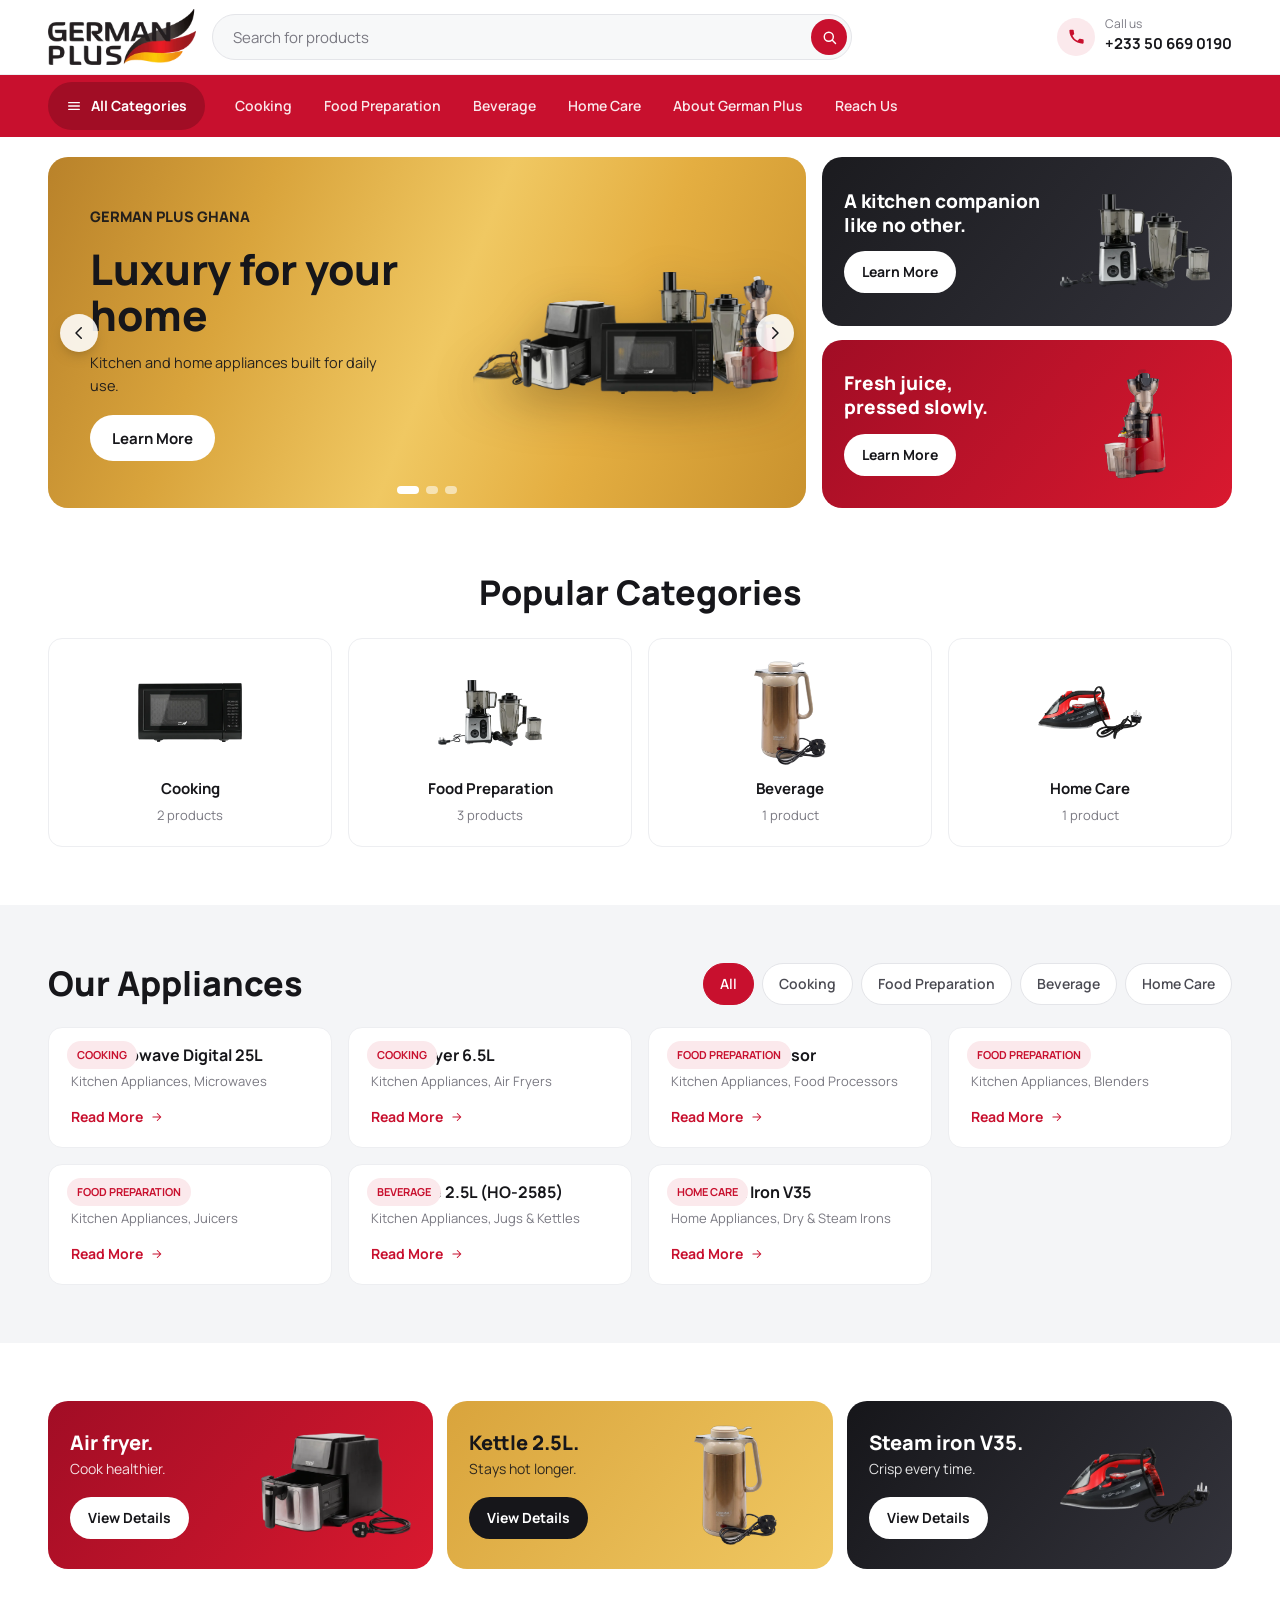
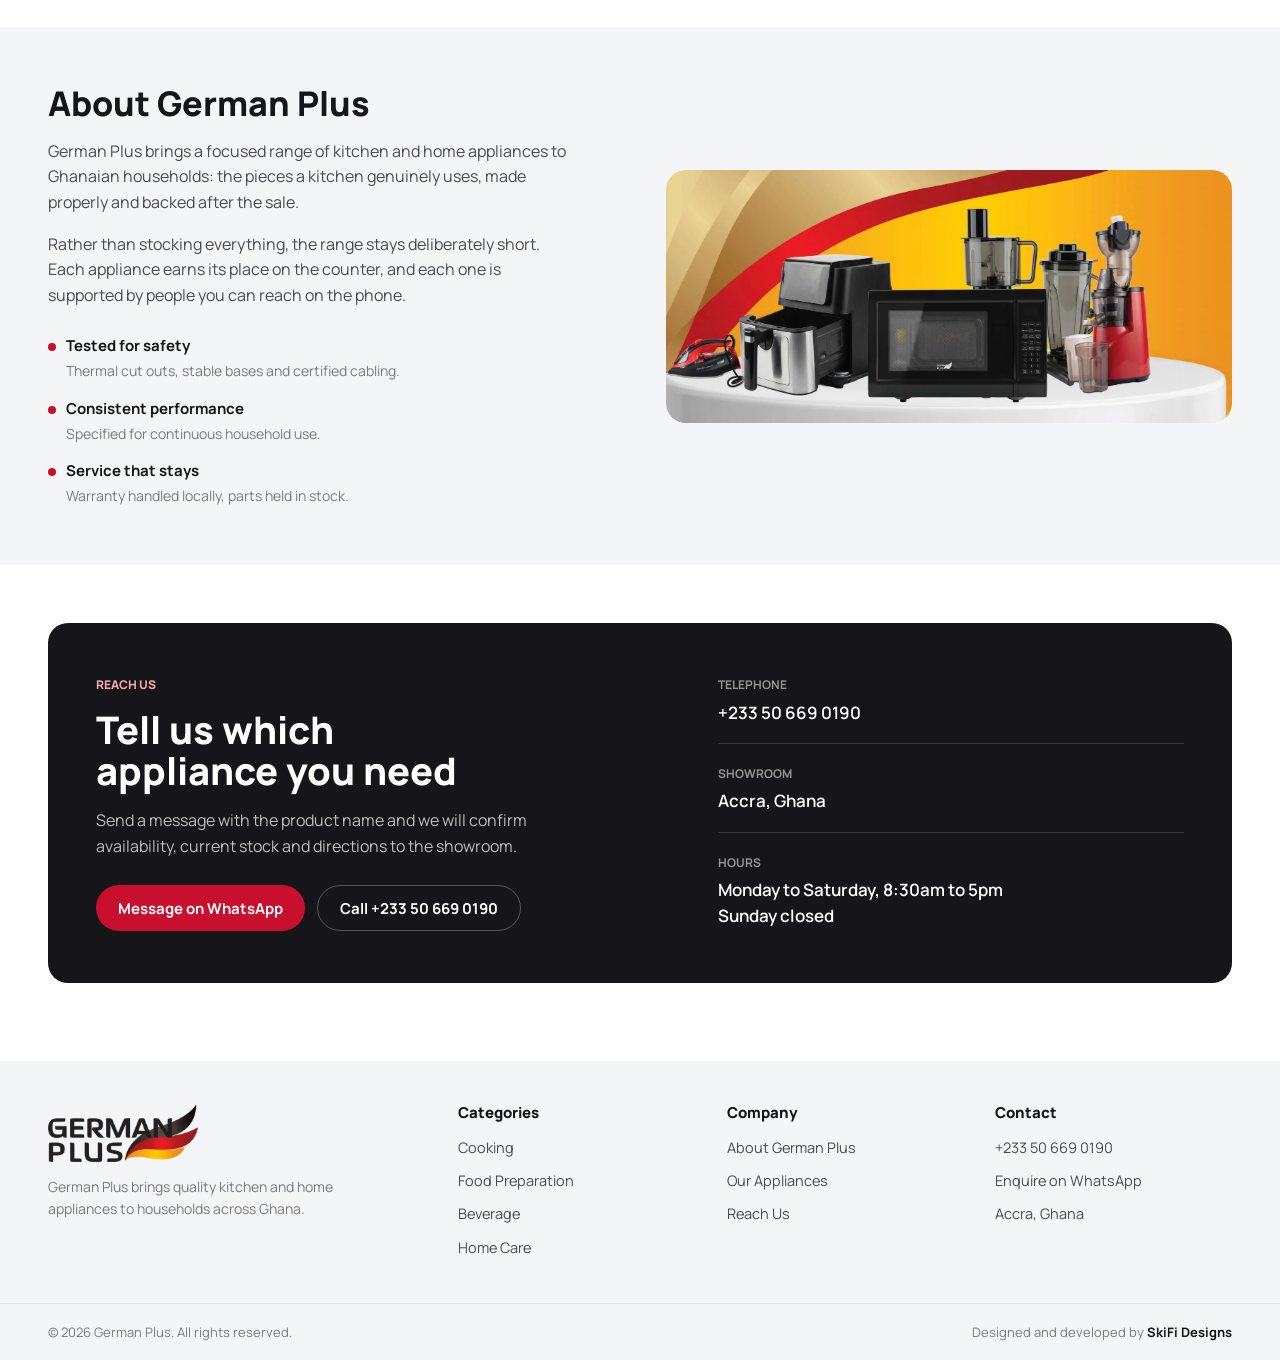
==== index.html @ 3efd6fc2 "Add files via upload" ====
<!DOCTYPE html>
<html lang="en">
<head>
<meta charset="utf-8" />
<meta name="viewport" content="width=device-width, initial-scale=1" />
<title>German Plus | Kitchen &amp; Home Appliances</title>
<meta name="description" content="German Plus kitchen and home appliances in Ghana. Microwaves, air fryers, blenders, food processors, juicers, kettles and steam irons, with local warranty and service." />
<meta name="theme-color" content="#C8102E" />
<link rel="icon" href="assets/brand/favicon.svg" type="image/svg+xml" />
<meta property="og:title" content="German Plus | Kitchen &amp; Home Appliances" />
<meta property="og:description" content="Kitchen and home appliances built for everyday use, available across Ghana." />
<meta property="og:type" content="website" />
<meta property="og:image" content="assets/brand/og.jpg" />
<link rel="preconnect" href="https://fonts.googleapis.com" />
<link rel="preconnect" href="https://fonts.gstatic.com" crossorigin />
<link href="https://fonts.googleapis.com/css2?family=Manrope:wght@400;500;600;700;800&display=swap" rel="stylesheet" />
<link rel="stylesheet" href="styles.css" />
</head>
<body>
<a class="skip" href="#main">Skip to content</a>

<header class="topbar" id="top">
  <div class="shell topbar-inner">
    <a class="brand" href="#top" aria-label="German Plus home">
      <img src="assets/brand/logo.webp" alt="German Plus" width="150" height="57" />
    </a>

    <form class="search" role="search" id="searchForm" autocomplete="off">
      <label class="sr-only" for="searchInput">Search for products</label>
      <input type="search" id="searchInput" placeholder="Search for products" />
      <button type="submit" class="search-go" aria-label="Search">
        <svg viewBox="0 0 24 24" aria-hidden="true"><circle cx="11" cy="11" r="6.4" fill="none" stroke="currentColor" stroke-width="2"/><path d="m16 16 4.5 4.5" fill="none" stroke="currentColor" stroke-width="2" stroke-linecap="round"/></svg>
      </button>
      <div class="suggest" id="suggest" hidden></div>
    </form>

    <div class="topbar-side">
      <a class="topcall" href="tel:+233506690190">
        <span class="topcall-ico" aria-hidden="true">
          <svg viewBox="0 0 24 24"><path fill="currentColor" d="M6.62 10.79a15.05 15.05 0 0 0 6.59 6.59l2.2-2.2c.27-.27.67-.36 1.02-.24 1.12.37 2.33.57 3.57.57.55 0 1 .45 1 1V20c0 .55-.45 1-1 1C10.4 21 3 13.6 3 4.5c0-.55.45-1 1-1h3.5c.55 0 1 .45 1 1 0 1.25.2 2.45.57 3.57.11.35.03.74-.25 1.02l-2.2 2.2Z"/></svg>
        </span>
        <span class="topcall-txt">
          <small>Call us</small>
          <strong>+233 50 669 0190</strong>
        </span>
      </a>
      <button class="menu-btn" id="menuBtn" aria-label="Open menu" aria-expanded="false" aria-controls="mobileNav">
        <span></span><span></span><span></span>
      </button>
    </div>
  </div>
</header>

<nav class="catbar" aria-label="Categories">
  <div class="shell catbar-inner">
    <span class="catbar-all">
      <svg viewBox="0 0 24 24" aria-hidden="true"><path d="M4 7h16M4 12h16M4 17h16" fill="none" stroke="currentColor" stroke-width="2" stroke-linecap="round"/></svg>
      All Categories
    </span>
    <a href="#collection" data-jump="cooking">Cooking</a>
    <a href="#collection" data-jump="prep">Food Preparation</a>
    <a href="#collection" data-jump="beverage">Beverage</a>
    <a href="#collection" data-jump="home">Home Care</a>
    <a href="#about">About German Plus</a>
    <a href="#contact">Reach Us</a>
  </div>
</nav>

<div class="mobile-nav" id="mobileNav" hidden>
  <nav aria-label="Mobile">
    <a href="#collection">All products</a>
    <a href="#categories">Categories</a>
    <a href="#about">About German Plus</a>
    <a href="#contact">Reach Us</a>
  </nav>
  <a class="btn btn-primary" href="https://wa.me/233506690190" target="_blank" rel="noopener">Enquire on WhatsApp</a>
</div>

<main id="main">

  <section class="hero">
    <div class="shell hero-grid">
      <div class="slider" id="slider">
        <div class="slides" id="slides">
          <article class="slide slide-1">
            <div class="slide-copy">
              <p class="slide-kicker">German Plus Ghana</p>
              <h1>Luxury for your home</h1>
              <p>Kitchen and home appliances built for daily use.</p>
              <a class="btn btn-light" href="#collection">Learn More</a>
            </div>
            <img src="assets/products/hero-lineup.webp" alt="The German Plus appliance range" width="1500" height="597" fetchpriority="high" />
          </article>
          <article class="slide slide-2">
            <div class="slide-copy">
              <p class="slide-kicker">Air Fryer 6.5L</p>
              <h2>Cook healthier, every day</h2>
              <p>A full family meal in one basket, no oil needed.</p>
              <a class="btn btn-light" href="#collection" data-open="air-fryer-6-5l">View Details</a>
            </div>
            <img src="assets/products/air-fryer-6-5l.webp" alt="German Plus air fryer" width="820" height="620" loading="lazy" />
          </article>
          <article class="slide slide-3">
            <div class="slide-copy">
              <p class="slide-kicker">Microwave Digital 25L</p>
              <h2>Precision in every meal</h2>
              <p>Digital touch controls with preset cooking programmes.</p>
              <a class="btn btn-light" href="#collection" data-open="microwave-25l">View Details</a>
            </div>
            <img src="assets/products/microwave-25l.webp" alt="German Plus microwave" width="820" height="620" loading="lazy" />
          </article>
        </div>
        <button class="sl-arrow sl-prev" aria-label="Previous slide"><svg viewBox="0 0 24 24"><path d="M15 5 8 12l7 7" fill="none" stroke="currentColor" stroke-width="2" stroke-linecap="round" stroke-linejoin="round"/></svg></button>
        <button class="sl-arrow sl-next" aria-label="Next slide"><svg viewBox="0 0 24 24"><path d="m9 5 7 7-7 7" fill="none" stroke="currentColor" stroke-width="2" stroke-linecap="round" stroke-linejoin="round"/></svg></button>
        <div class="dots" id="dots" role="tablist" aria-label="Slides"></div>
      </div>

      <div class="promos">
        <article class="promo promo-dark">
          <div>
            <h3>A kitchen companion<br />like no other.</h3>
            <a class="btn btn-light btn-sm" href="#collection" data-open="food-processor">Learn More</a>
          </div>
          <img src="assets/products/food-processor.webp" alt="German Plus food processor" width="820" height="620" loading="lazy" />
        </article>
        <article class="promo promo-red">
          <div>
            <h3>Fresh juice,<br />pressed slowly.</h3>
            <a class="btn btn-light btn-sm" href="#collection" data-open="slow-juicer">Learn More</a>
          </div>
          <img src="assets/products/slow-juicer.webp" alt="German Plus slow juicer" width="820" height="620" loading="lazy" />
        </article>
      </div>
    </div>
  </section>

  <section class="section" id="categories">
    <div class="shell">
      <h2 class="sec-title">Popular Categories</h2>
      <div class="cats" id="cats"></div>
    </div>
  </section>

  <section class="section section-alt" id="collection">
    <div class="shell">
      <div class="row-head">
        <h2 class="sec-title left">Our Appliances</h2>
        <div class="tabs" id="tabs" role="tablist" aria-label="Filter products">
          <button class="tab is-active" data-filter="all" role="tab" aria-selected="true">All</button>
          <button class="tab" data-filter="cooking" role="tab" aria-selected="false">Cooking</button>
          <button class="tab" data-filter="prep" role="tab" aria-selected="false">Food Preparation</button>
          <button class="tab" data-filter="beverage" role="tab" aria-selected="false">Beverage</button>
          <button class="tab" data-filter="home" role="tab" aria-selected="false">Home Care</button>
        </div>
      </div>
      <p class="result-note" id="resultNote" hidden></p>
      <div class="grid" id="productGrid"></div>
    </div>
  </section>

  <section class="section">
    <div class="shell tiles">
      <article class="tile tile-red">
        <div>
          <h3>Air fryer.</h3>
          <p>Cook healthier.</p>
          <a class="btn btn-light btn-sm" href="#collection" data-open="air-fryer-6-5l">View Details</a>
        </div>
        <img src="assets/products/air-fryer-6-5l.webp" alt="" aria-hidden="true" width="820" height="620" loading="lazy" />
      </article>
      <article class="tile tile-gold">
        <div>
          <h3>Kettle 2.5L.</h3>
          <p>Stays hot longer.</p>
          <a class="btn btn-dark btn-sm" href="#collection" data-open="kettle-2-5l">View Details</a>
        </div>
        <img src="assets/products/kettle-2-5l.webp" alt="" aria-hidden="true" width="820" height="620" loading="lazy" />
      </article>
      <article class="tile tile-ink">
        <div>
          <h3>Steam iron V35.</h3>
          <p>Crisp every time.</p>
          <a class="btn btn-light btn-sm" href="#collection" data-open="steam-iron">View Details</a>
        </div>
        <img src="assets/products/steam-iron.webp" alt="" aria-hidden="true" width="820" height="620" loading="lazy" />
      </article>
    </div>
  </section>

  <section class="section section-alt" id="about">
    <div class="shell about">
      <div class="about-copy">
        <h2 class="sec-title left">About German Plus</h2>
        <p>German Plus brings a focused range of kitchen and home appliances to Ghanaian households: the pieces a kitchen genuinely uses, made properly and backed after the sale.</p>
        <p>Rather than stocking everything, the range stays deliberately short. Each appliance earns its place on the counter, and each one is supported by people you can reach on the phone.</p>
        <ul class="about-points">
          <li><strong>Tested for safety</strong><span>Thermal cut outs, stable bases and certified cabling.</span></li>
          <li><strong>Consistent performance</strong><span>Specified for continuous household use.</span></li>
          <li><strong>Service that stays</strong><span>Warranty handled locally, parts held in stock.</span></li>
        </ul>
      </div>
      <div class="about-visual">
        <img src="assets/brand/hero-art-sm.webp" alt="The German Plus range" width="1600" height="717" loading="lazy" />
      </div>
    </div>
  </section>

  <section class="section" id="contact">
    <div class="shell">
      <div class="contact-card">
        <div class="contact-main">
          <p class="eyebrow">Reach us</p>
          <h2>Tell us which <br />appliance you need</h2>
          <p class="sec-note">Send a message with the product name and we will confirm availability, current stock and directions to the showroom.</p>
          <div class="contact-cta">
            <a class="btn btn-primary" href="https://wa.me/233506690190" target="_blank" rel="noopener">Message on WhatsApp</a>
            <a class="btn btn-ghost" href="tel:+233506690190">Call +233 50 669 0190</a>
          </div>
        </div>
        <ul class="contact-list">
          <li>
            <span class="c-label">Telephone</span>
            <span class="c-value"><a href="tel:+233506690190">+233 50 669 0190</a></span>
          </li>
          <li>
            <span class="c-label">Showroom</span>
            <span class="c-value">Accra, Ghana</span>
          </li>
          <li>
            <span class="c-label">Hours</span>
            <span class="c-value">Monday to Saturday, 8:30am to 5pm<br />Sunday closed</span>
          </li>
        </ul>
      </div>
    </div>
  </section>

</main>

<footer class="site-foot">
  <div class="shell foot-inner">
    <div class="foot-brand">
      <img src="assets/brand/logo.webp" alt="German Plus" width="152" height="58" loading="lazy" />
      <p>German Plus brings quality kitchen and home appliances to households across Ghana.</p>
    </div>
    <div class="foot-col">
      <h4>Categories</h4>
      <a href="#collection" data-jump="cooking">Cooking</a>
      <a href="#collection" data-jump="prep">Food Preparation</a>
      <a href="#collection" data-jump="beverage">Beverage</a>
      <a href="#collection" data-jump="home">Home Care</a>
    </div>
    <div class="foot-col">
      <h4>Company</h4>
      <a href="#about">About German Plus</a>
      <a href="#collection">Our Appliances</a>
      <a href="#contact">Reach Us</a>
    </div>
    <div class="foot-col">
      <h4>Contact</h4>
      <a href="tel:+233506690190">+233 50 669 0190</a>
      <a href="https://wa.me/233506690190" target="_blank" rel="noopener">Enquire on WhatsApp</a>
      <span>Accra, Ghana</span>
    </div>
  </div>
  <div class="foot-base">
    <div class="shell foot-base-inner">
      <p>&copy; <span id="yr">2026</span> German Plus. All rights reserved.</p>
      <p class="credit">Designed and developed by <a href="https://skifi.co" target="_blank" rel="noopener">SkiFi Designs</a></p>
    </div>
  </div>
</footer>

<div class="sheet" id="sheet" hidden>
  <div class="sheet-scrim" data-close></div>
  <div class="sheet-panel" role="dialog" aria-modal="true" aria-labelledby="sheetTitle">
    <button class="sheet-close" data-close aria-label="Close details">
      <svg viewBox="0 0 24 24" aria-hidden="true"><path d="m6 6 12 12M18 6 6 18" fill="none" stroke="currentColor" stroke-width="1.6" stroke-linecap="round"/></svg>
    </button>
    <div class="sheet-body">
      <div class="sheet-visual"><img id="sheetImg" src="" alt="" width="820" height="620" /></div>
      <div class="sheet-copy">
        <p class="eyebrow" id="sheetCat"></p>
        <h2 id="sheetTitle"></h2>
        <p id="sheetDesc"></p>
        <ul class="spec" id="sheetSpec"></ul>
        <a class="btn btn-primary" id="sheetWa" href="#" target="_blank" rel="noopener">Enquire about this model</a>
      </div>
    </div>
  </div>
</div>

<div class="fab-stack">
  <a class="fab fab-call" href="tel:+233506690190" aria-label="Call German Plus">
    <svg viewBox="0 0 24 24" aria-hidden="true"><path fill="currentColor" d="M6.62 10.79a15.05 15.05 0 0 0 6.59 6.59l2.2-2.2c.27-.27.67-.36 1.02-.24 1.12.37 2.33.57 3.57.57.55 0 1 .45 1 1V20c0 .55-.45 1-1 1C10.4 21 3 13.6 3 4.5c0-.55.45-1 1-1h3.5c.55 0 1 .45 1 1 0 1.25.2 2.45.57 3.57.11.35.03.74-.25 1.02l-2.2 2.2Z"/></svg>
  </a>
  <a class="fab fab-wa" href="https://wa.me/233506690190" target="_blank" rel="noopener" aria-label="Enquire on WhatsApp">
    <svg viewBox="0 0 24 24" aria-hidden="true"><path fill="currentColor" d="M17.472 14.382c-.297-.149-1.758-.867-2.03-.967-.273-.099-.471-.148-.67.15-.197.297-.767.966-.94 1.164-.173.199-.347.223-.644.075-.297-.15-1.255-.463-2.39-1.475-.883-.788-1.48-1.761-1.653-2.059-.173-.297-.018-.458.13-.606.134-.133.298-.347.446-.52.149-.174.198-.298.298-.497.099-.198.05-.371-.025-.52-.075-.149-.669-1.612-.916-2.207-.242-.579-.487-.5-.669-.51-.173-.008-.371-.01-.57-.01-.198 0-.52.074-.792.372-.272.297-1.04 1.016-1.04 2.479 0 1.462 1.065 2.875 1.213 3.074.149.198 2.096 3.2 5.077 4.487.709.306 1.262.489 1.694.625.712.227 1.36.195 1.871.118.571-.085 1.758-.719 2.006-1.413.248-.694.248-1.289.173-1.413-.074-.124-.272-.198-.57-.347m-5.421 7.403h-.004a9.87 9.87 0 0 1-5.031-1.378l-.361-.214-3.741.982.998-3.648-.235-.374a9.86 9.86 0 0 1-1.51-5.26c.001-5.45 4.436-9.884 9.888-9.884 2.64 0 5.122 1.03 6.988 2.898a9.825 9.825 0 0 1 2.893 6.994c-.003 5.45-4.437 9.884-9.885 9.884m8.413-18.297A11.815 11.815 0 0 0 12.05 0C5.495 0 .16 5.335.157 11.892c0 2.096.547 4.142 1.588 5.945L.057 24l6.305-1.654a11.882 11.882 0 0 0 5.683 1.448h.005c6.554 0 11.89-5.335 11.893-11.893a11.821 11.821 0 0 0-3.48-8.413Z"/></svg>
  </a>
</div>

<script src="script.js"></script>
</body>
</html>
---- styles.css ----
:root{
  --page:#FFFFFF;
  --alt:#F4F5F7;
  --surface:#FFFFFF;
  --ink:#16161A;
  --ink-soft:#4A4A52;
  --muted:#7A7982;
  --line:#E4E5E9;
  --line-soft:#EDEEF1;
  --red:#C8102E;
  --red-deep:#A10D25;
  --gold:#E3A81C;
  --r-s:10px;
  --r:14px;
  --r-l:20px;
  --shell:1240px;
  --ease:cubic-bezier(.22,.61,.36,1);
}
*,*::before,*::after{box-sizing:border-box}
html{-webkit-text-size-adjust:100%;scroll-behavior:smooth;scroll-padding-top:150px}
@media (prefers-reduced-motion:reduce){html{scroll-behavior:auto}}
body{
  margin:0;background:var(--page);color:var(--ink);
  font-family:"Manrope",system-ui,-apple-system,"Segoe UI",sans-serif;
  font-size:16px;line-height:1.6;-webkit-font-smoothing:antialiased;
}
img{max-width:100%;height:auto;display:block}
a{color:inherit;text-decoration:none}
button{font:inherit;color:inherit;background:none;border:0;cursor:pointer}
h1,h2,h3,h4{margin:0;font-weight:800;line-height:1.1}
p{margin:0}
ul{margin:0;padding:0;list-style:none}
input{font:inherit}
:focus-visible{outline:2px solid var(--red);outline-offset:3px;border-radius:4px}
.sr-only{position:absolute;width:1px;height:1px;overflow:hidden;clip:rect(0 0 0 0);white-space:nowrap}
.skip{position:absolute;left:-9999px;top:0;z-index:200;background:var(--ink);color:#fff;padding:12px 18px}
.skip:focus{left:0}
.shell{width:100%;max-width:var(--shell);margin-inline:auto;padding-inline:18px}
@media (min-width:768px){.shell{padding-inline:28px}}

/* ---------- buttons ---------- */
.btn{
  display:inline-flex;align-items:center;justify-content:center;gap:9px;
  padding:13px 22px;border-radius:999px;font-size:15px;font-weight:700;line-height:1;
  min-height:46px;transition:transform .18s var(--ease),background .2s var(--ease),color .2s var(--ease),border-color .2s var(--ease);
  touch-action:manipulation;width:max-content;
}
.btn-sm{padding:10px 18px;min-height:42px;font-size:14px}
.btn-primary{background:var(--red);color:#fff}
.btn-primary:hover{background:var(--red-deep)}
.btn-light{background:#fff;color:var(--ink)}
.btn-light:hover{background:#F2F2F2}
.btn-dark{background:var(--ink);color:#fff}
.btn-dark:hover{background:#000}
.btn-ghost{border:1.5px solid var(--line);color:var(--ink);background:var(--surface)}
.btn-ghost:hover{border-color:var(--ink)}
.btn:active{transform:scale(.97)}

/* ---------- topbar ---------- */
.topbar{position:sticky;top:0;z-index:60;background:#fff;border-bottom:1px solid var(--line-soft)}
.topbar-inner{display:flex;align-items:center;flex-wrap:wrap;gap:12px 16px;min-height:74px;padding-bottom:12px}
@media (min-width:860px){.topbar-inner{flex-wrap:nowrap;padding-bottom:0}}
.brand img{width:120px;height:auto}
@media (min-width:768px){.brand img{width:148px}}

.search{position:relative;flex:1 0 100%;order:3;max-width:none}
@media (min-width:860px){.search{flex:1 1 auto;order:0;max-width:640px}}
.search input{
  width:100%;height:46px;border-radius:999px;border:1.5px solid var(--line);
  background:#F7F8F9;padding:0 54px 0 20px;font-size:15px;color:var(--ink);
  transition:border-color .2s var(--ease),background .2s var(--ease);
}
.search input::placeholder{color:var(--muted)}
.search input:focus{outline:none;border-color:var(--red);background:#fff}
.search-go{
  position:absolute;top:5px;right:5px;width:36px;height:36px;border-radius:999px;
  display:grid;place-items:center;background:var(--red);color:#fff;
}
.search-go svg{width:17px;height:17px}
.suggest{
  position:absolute;top:calc(100% + 8px);left:0;right:0;z-index:70;
  background:#fff;border:1px solid var(--line);border-radius:var(--r);
  box-shadow:0 22px 40px -26px rgba(20,16,10,.5);overflow:hidden;
}
.suggest[hidden]{display:none}
.suggest a,.suggest p{display:flex;gap:12px;align-items:center;padding:11px 16px;font-size:14px}
.suggest a{border-bottom:1px solid var(--line-soft)}
.suggest a:last-child{border-bottom:0}
.suggest a:hover{background:#F7F8F9}
.suggest img{width:38px;height:38px;object-fit:contain;flex:none}
.suggest strong{font-weight:700}
.suggest small{display:block;color:var(--muted);font-weight:500}
.suggest p{color:var(--muted)}

.topbar-side{display:flex;align-items:center;gap:10px;margin-left:auto;order:2}
.topcall{display:none;align-items:center;gap:10px}
@media (min-width:1080px){.topcall{display:flex}}
.topcall-ico{width:38px;height:38px;border-radius:999px;display:grid;place-items:center;background:#FBE9EC;color:var(--red)}
.topcall-ico svg{width:19px;height:19px}
.topcall-txt small{display:block;font-size:12px;color:var(--muted);line-height:1.2}
.topcall-txt strong{font-size:15px;font-weight:700}

.menu-btn{width:44px;height:44px;display:grid;place-content:center;gap:5px;border-radius:var(--r-s)}
.menu-btn span{display:block;width:20px;height:2px;background:var(--ink);border-radius:2px;transition:transform .25s var(--ease),opacity .2s var(--ease)}
.menu-btn[aria-expanded="true"] span:nth-child(1){transform:translateY(7px) rotate(45deg)}
.menu-btn[aria-expanded="true"] span:nth-child(2){opacity:0}
.menu-btn[aria-expanded="true"] span:nth-child(3){transform:translateY(-7px) rotate(-45deg)}
@media (min-width:1080px){.menu-btn{display:none}}

/* ---------- category bar ---------- */
.catbar{position:relative;z-index:55;background:var(--red);color:#fff}
@media (min-width:860px){.catbar{position:sticky;top:74px}}
.catbar-inner{display:flex;align-items:center;gap:8px;overflow-x:auto;scrollbar-width:none}
.catbar-inner::-webkit-scrollbar{display:none}
.catbar-all{
  display:inline-flex;align-items:center;gap:9px;flex:none;
  background:var(--red-deep);color:#fff;font-size:14px;font-weight:700;
  padding:13px 18px;border-radius:999px;margin:7px 10px 7px 0;width:max-content;
}
.catbar-all svg{width:16px;height:16px}
.catbar-inner a{flex:none;padding:14px 12px;font-size:14px;font-weight:600;color:rgba(255,255,255,.9);white-space:nowrap}
.catbar-inner a:hover{color:#fff}


.mobile-nav{
  position:fixed;inset:132px 0 auto;z-index:65;background:#fff;
  border-bottom:1px solid var(--line);padding:14px 18px 26px;display:grid;gap:14px;
  box-shadow:0 24px 40px -28px rgba(0,0,0,.35);
}
.mobile-nav[hidden]{display:none}
.mobile-nav nav{display:grid}
.mobile-nav a{padding:13px 0;font-size:17px;font-weight:600;border-bottom:1px solid var(--line-soft)}
.mobile-nav .btn{justify-content:center;width:100%}

/* ---------- hero ---------- */
.hero{padding:20px 0 8px}
.hero-grid{display:grid;gap:14px}
@media (min-width:1000px){.hero-grid{grid-template-columns:1.85fr 1fr;gap:16px}}

.slider{position:relative;border-radius:var(--r-l);overflow:hidden;background:#EFE6D6}
.slides{display:flex;transition:transform .5s var(--ease)}
.slide{
  position:relative;flex:0 0 100%;min-width:100%;
  display:grid;grid-template-columns:1fr;align-items:end;
  aspect-ratio:1/.78;overflow:hidden;
}
@media (min-width:600px){.slide{aspect-ratio:2.16/1;grid-template-columns:1.12fr .88fr;align-items:center}}
.slide-1{background:linear-gradient(112deg,#B9822A 0%,#D9A43C 26%,#F0C862 52%,#E4AE41 72%,#C9922E 100%)}
.slide-2{background:linear-gradient(115deg,#8F0C1F 0%,#C8102E 55%,#E11B22 100%)}
.slide-3{background:linear-gradient(115deg,#1B1B1F 0%,#2A2A30 55%,#3A3A42 100%)}
.slide-copy{position:relative;z-index:2;padding:26px 22px 22px;color:#fff;max-width:560px}
@media (min-width:600px){.slide-copy{padding:34px 8px 34px 42px}}
.slide-1 .slide-copy{color:var(--ink)}
.slide-kicker{font-size:12px;font-weight:800;text-transform:uppercase;margin-bottom:10px;opacity:.85}
.slide-copy h1{font-size:clamp(26px,3.3vw,46px);margin-bottom:12px}
.slide-copy h2{font-size:clamp(24px,3vw,40px);margin-bottom:12px}
.slide-copy p{font-size:14.5px;margin-bottom:18px;max-width:32ch;opacity:.92}
.slide img{
  position:absolute;z-index:1;right:0;bottom:0;
  width:66%;height:82%;object-fit:contain;object-position:bottom right;
  filter:drop-shadow(0 16px 24px rgba(30,16,0,.3));
}
.slide-1 img{width:60%;height:62%;right:-1%}
@media (min-width:600px){
  .slide img{position:relative;right:auto;bottom:auto;width:100%;height:78%;padding-right:28px;object-position:center right}
  .slide-1 img{width:100%;height:72%}
}
.sl-arrow{
  position:absolute;top:50%;transform:translateY(-50%);z-index:3;
  width:38px;height:38px;border-radius:999px;display:none;place-items:center;
  background:rgba(255,255,255,.88);color:var(--ink);box-shadow:0 6px 16px -8px rgba(0,0,0,.5);
}
.sl-arrow svg{width:18px;height:18px}
.sl-prev{left:12px}.sl-next{right:12px}
@media (min-width:768px){.sl-arrow{display:grid}}
.dots{position:absolute;z-index:3;left:0;right:0;bottom:14px;display:flex;justify-content:center;gap:7px}
.dots button{width:8px;height:8px;border-radius:999px;background:rgba(255,255,255,.55)}
.dots button.is-active{width:22px;background:#fff}
.slide-1 ~ .dots button{background:rgba(0,0,0,.25)}

.promos{display:grid;gap:14px;grid-template-rows:1fr 1fr}
.promo{
  position:relative;border-radius:var(--r-l);overflow:hidden;
  display:flex;align-items:center;justify-content:space-between;gap:10px;
  padding:22px;min-height:150px;color:#fff;
}
.promo h3{font-size:19px;margin-bottom:14px;line-height:1.25}
.promo img{width:42%;max-width:150px;height:110px;object-fit:contain;flex:none}
.promo-dark{background:linear-gradient(130deg,#1B1B1F 0%,#32323A 100%)}
.promo-red{background:linear-gradient(130deg,#A10D25 0%,#D9192F 100%)}
@media (min-width:1000px){.promo{min-height:0;height:100%}}

/* ---------- sections ---------- */
.section{padding:44px 0}
@media (min-width:768px){.section{padding:58px 0}}
.section-alt{background:var(--alt)}
.sec-title{font-size:clamp(24px,3.4vw,34px);text-align:center;margin-bottom:26px}
.sec-title.left{text-align:left;margin-bottom:0}
.row-head{display:flex;flex-wrap:wrap;gap:16px;align-items:center;justify-content:space-between;margin-bottom:22px}

/* ---------- categories ---------- */
.cats{display:grid;gap:12px;grid-template-columns:repeat(2,1fr)}
@media (min-width:640px){.cats{grid-template-columns:repeat(4,1fr);gap:16px}}
.cat{
  background:var(--surface);border:1px solid var(--line-soft);border-radius:var(--r);
  padding:22px 14px 20px;display:grid;justify-items:center;gap:4px;text-align:center;
  transition:transform .25s var(--ease),box-shadow .25s var(--ease),border-color .25s var(--ease);
}
.cat:hover{transform:translateY(-3px);box-shadow:0 18px 30px -24px rgba(20,16,10,.5);border-color:var(--line)}
.cat img{width:104px;height:104px;object-fit:contain;margin-bottom:8px}
.cat strong{font-size:15px;font-weight:700}
.cat span{font-size:13px;color:var(--muted)}

/* ---------- tabs ---------- */
.tabs{display:flex;flex-wrap:wrap;gap:8px}
.tab{
  display:inline-flex;align-items:center;width:max-content;
  padding:9px 16px;min-height:42px;border-radius:999px;
  border:1.5px solid var(--line);background:#fff;
  font-size:14px;font-weight:600;color:var(--ink-soft);
  transition:background .2s var(--ease),color .2s var(--ease),border-color .2s var(--ease);
}
.tab:hover{border-color:var(--ink)}
.tab.is-active{background:var(--red);border-color:var(--red);color:#fff}
.result-note{margin-bottom:16px;font-size:14px;color:var(--muted)}

/* ---------- product grid ---------- */
.grid{display:grid;gap:12px;grid-template-columns:repeat(2,1fr)}
@media (min-width:760px){.grid{grid-template-columns:repeat(3,1fr);gap:16px}}
@media (min-width:1040px){.grid{grid-template-columns:repeat(4,1fr)}}
.card{
  position:relative;display:flex;flex-direction:column;text-align:left;width:100%;
  background:var(--surface);border:1px solid var(--line-soft);border-radius:var(--r);overflow:hidden;
  transition:transform .28s var(--ease),box-shadow .28s var(--ease),border-color .28s var(--ease);
}
.card:hover{transform:translateY(-4px);box-shadow:0 22px 36px -28px rgba(20,16,10,.5);border-color:var(--line)}
.card-media{position:relative;aspect-ratio:1/.9;background:#fff}
.card-media img{position:absolute;inset:18px;width:calc(100% - 36px);height:calc(100% - 36px);object-fit:contain;transition:transform .45s var(--ease)}
.card:hover .card-media img{transform:scale(1.05)}
.tag{
  position:absolute;top:12px;left:12px;z-index:2;display:inline-flex;align-items:center;width:max-content;
  padding:5px 10px;border-radius:999px;background:#FBE9EC;color:var(--red);
  font-size:11px;font-weight:700;text-transform:uppercase;
}
.card-body{padding:16px 16px 18px;display:grid;gap:6px;align-content:start}
.card-body h3{font-size:16px;font-weight:700;line-height:1.25}
.card-cat{font-size:13px;color:var(--muted)}
.card-more{margin-top:8px;display:inline-flex;align-items:center;gap:7px;font-size:14px;font-weight:700;color:var(--red)}
.card-more svg{width:14px;height:14px;transition:transform .25s var(--ease)}
.card:hover .card-more svg{transform:translateX(4px)}
.empty{grid-column:1/-1;padding:40px 0;text-align:center;color:var(--muted)}

/* ---------- promo tiles ---------- */
.tiles{display:grid;gap:14px}
@media (min-width:760px){.tiles{grid-template-columns:repeat(3,1fr)}}
.tile{
  position:relative;border-radius:var(--r-l);overflow:hidden;
  display:flex;align-items:center;justify-content:space-between;gap:10px;
  padding:22px;min-height:168px;
}
.tile h3{font-size:20px;margin-bottom:4px}
.tile p{font-size:14px;margin-bottom:16px;opacity:.88}
.tile img{width:44%;max-width:160px;height:120px;object-fit:contain;flex:none}
.tile-red{background:linear-gradient(130deg,#A10D25 0%,#D9192F 100%);color:#fff}
.tile-gold{background:linear-gradient(130deg,#D9A43C 0%,#F0C862 100%);color:var(--ink)}
.tile-ink{background:linear-gradient(130deg,#16161A 0%,#34343C 100%);color:#fff}

/* ---------- about ---------- */
.about{display:grid;gap:28px;align-items:center}
@media (min-width:980px){.about{grid-template-columns:1fr 1fr;gap:52px}}
.about-copy p{color:var(--ink-soft);margin-top:16px;max-width:52ch}
.about-points{display:grid;gap:14px;margin-top:26px}
.about-points li{display:grid;gap:2px;padding-left:18px;position:relative}
.about-points li::before{content:"";position:absolute;left:0;top:9px;width:8px;height:8px;border-radius:999px;background:var(--red)}
.about-points strong{font-size:15px}
.about-points span{font-size:14px;color:var(--muted)}
.about-visual{border-radius:var(--r-l);overflow:hidden}
.about-visual img{width:100%;height:100%;object-fit:cover}

/* ---------- contact ---------- */
.eyebrow{font-size:12px;font-weight:800;text-transform:uppercase;color:#F2A6AE;margin-bottom:14px}
.contact-card{background:var(--ink);color:#fff;border-radius:var(--r-l);padding:32px 22px;display:grid;gap:32px}
@media (min-width:880px){.contact-card{grid-template-columns:1.1fr .9fr;gap:52px;padding:52px 48px}}
.contact-card h2{font-size:clamp(26px,4.2vw,38px)}
.sec-note{margin-top:16px;color:rgba(255,255,255,.72);max-width:50ch}
.contact-cta{display:flex;flex-wrap:wrap;gap:12px;margin-top:26px}
.contact-card .btn-ghost{background:transparent;border-color:rgba(255,255,255,.28);color:#fff}
.contact-card .btn-ghost:hover{border-color:#fff}
.contact-list{display:grid;gap:20px;align-content:start}
.contact-list li{display:grid;gap:5px;padding-bottom:18px;border-bottom:1px solid rgba(255,255,255,.14)}
.contact-list li:last-child{border-bottom:0;padding-bottom:0}
.c-label{font-size:12px;font-weight:700;text-transform:uppercase;color:rgba(255,255,255,.55)}
.c-value{font-size:17px;font-weight:600;line-height:1.5}
.c-value a:hover{color:#F2A6AE}

/* ---------- footer ---------- */
.site-foot{background:var(--alt);margin-top:20px}
.foot-inner{display:grid;gap:28px;padding-block:44px}
@media (min-width:760px){.foot-inner{grid-template-columns:1.6fr 1fr 1fr 1fr;gap:32px}}
.foot-brand img{width:150px}
.foot-brand p{margin-top:14px;font-size:14px;color:var(--muted);max-width:34ch}
.foot-col{display:grid;gap:10px;align-content:start;font-size:14.5px}
.foot-col h4{font-size:15px;margin-bottom:4px}
.foot-col a,.foot-col span{color:var(--ink-soft)}
.foot-col a:hover{color:var(--red)}
.foot-base{border-top:1px solid var(--line)}
.foot-base-inner{display:flex;flex-wrap:wrap;gap:8px 24px;justify-content:space-between;padding-block:18px;font-size:13px;color:var(--muted)}
.credit a{color:var(--ink);font-weight:700}
.credit a:hover{color:var(--red)}

/* ---------- sheet ---------- */
.sheet{position:fixed;inset:0;z-index:100;display:grid;place-items:end center}
.sheet[hidden]{display:none}
.sheet-scrim{position:absolute;inset:0;background:rgba(18,16,14,.55);animation:fade .25s var(--ease)}
.sheet-panel{
  position:relative;width:min(1040px,100%);max-height:92vh;overflow:auto;
  background:#fff;border-radius:var(--r-l) var(--r-l) 0 0;padding:22px 18px 30px;animation:rise .32s var(--ease);
}
@media (min-width:880px){.sheet{place-items:center}.sheet-panel{border-radius:var(--r-l);padding:38px;max-height:88vh}}
.sheet-close{position:absolute;top:14px;right:14px;z-index:3;width:44px;height:44px;display:grid;place-items:center;border-radius:999px;background:#fff;border:1px solid var(--line);box-shadow:0 6px 18px -10px rgba(20,16,10,.5)}
.sheet-close svg{width:18px;height:18px}
.sheet-body{display:grid;gap:26px}
@media (min-width:880px){.sheet-body{grid-template-columns:1fr 1fr;gap:44px;align-items:center}}
.sheet-visual{position:relative;border-radius:var(--r);background:var(--alt);padding:24px;aspect-ratio:1/.85;overflow:hidden}
.sheet-visual img{position:absolute;inset:24px;width:calc(100% - 48px);height:calc(100% - 48px);object-fit:contain}
.sheet-copy .eyebrow{color:var(--red)}
.sheet-copy h2{font-size:clamp(24px,4vw,34px);margin-bottom:14px}
.sheet-copy > p{color:var(--ink-soft);margin-bottom:22px;max-width:48ch}
.spec{display:grid;margin-bottom:26px;border-top:1px solid var(--line)}
.spec li{display:flex;justify-content:space-between;gap:20px;padding:12px 0;border-bottom:1px solid var(--line);font-size:14px}
.spec span:first-child{color:var(--muted)}
.spec span:last-child{font-weight:600;text-align:right}
@keyframes fade{from{opacity:0}to{opacity:1}}
@keyframes rise{from{opacity:0;transform:translateY(22px)}to{opacity:1;transform:none}}

/* ---------- floating buttons ---------- */
.fab-stack{position:fixed;z-index:50;right:16px;bottom:calc(16px + env(safe-area-inset-bottom,0px));display:grid;gap:12px;justify-items:end}
.fab{width:56px;height:56px;border-radius:999px;display:grid;place-items:center;color:#fff;box-shadow:0 12px 26px -10px rgba(20,16,10,.55);transition:transform .2s var(--ease),box-shadow .2s var(--ease)}
.fab svg{width:28px;height:28px}
.fab-wa{background:#25D366}
.fab-wa svg{width:30px;height:30px}
.fab-call{background:var(--red)}
.fab:active{transform:scale(.94)}
body.sheet-open .fab-stack{opacity:0;pointer-events:none}
@media (min-width:1080px){.fab-stack{display:none}}

/* ---------- reveal ---------- */
.reveal{opacity:0;transform:translateY(16px);transition:opacity .55s var(--ease),transform .55s var(--ease)}
.reveal.is-in{opacity:1;transform:none}
@media (prefers-reduced-motion:reduce){
  .reveal{opacity:1;transform:none;transition:none}
  *,*::before,*::after{animation-duration:.01ms !important;transition-duration:.01ms !important}
}

/* ---------- small screens ---------- */
@media (max-width:599px){
  .section{padding:36px 0}
  .sec-title{margin-bottom:20px}
  .contact-cta .btn{width:100%}
  .tile{padding:20px}
  .tile img{height:104px}
  .card-body{padding:14px 14px 16px}
  .card-body h3{font-size:15px}
}
@media (max-width:360px){
  .shell{padding-inline:14px}
  .cat img{width:84px;height:84px}
}
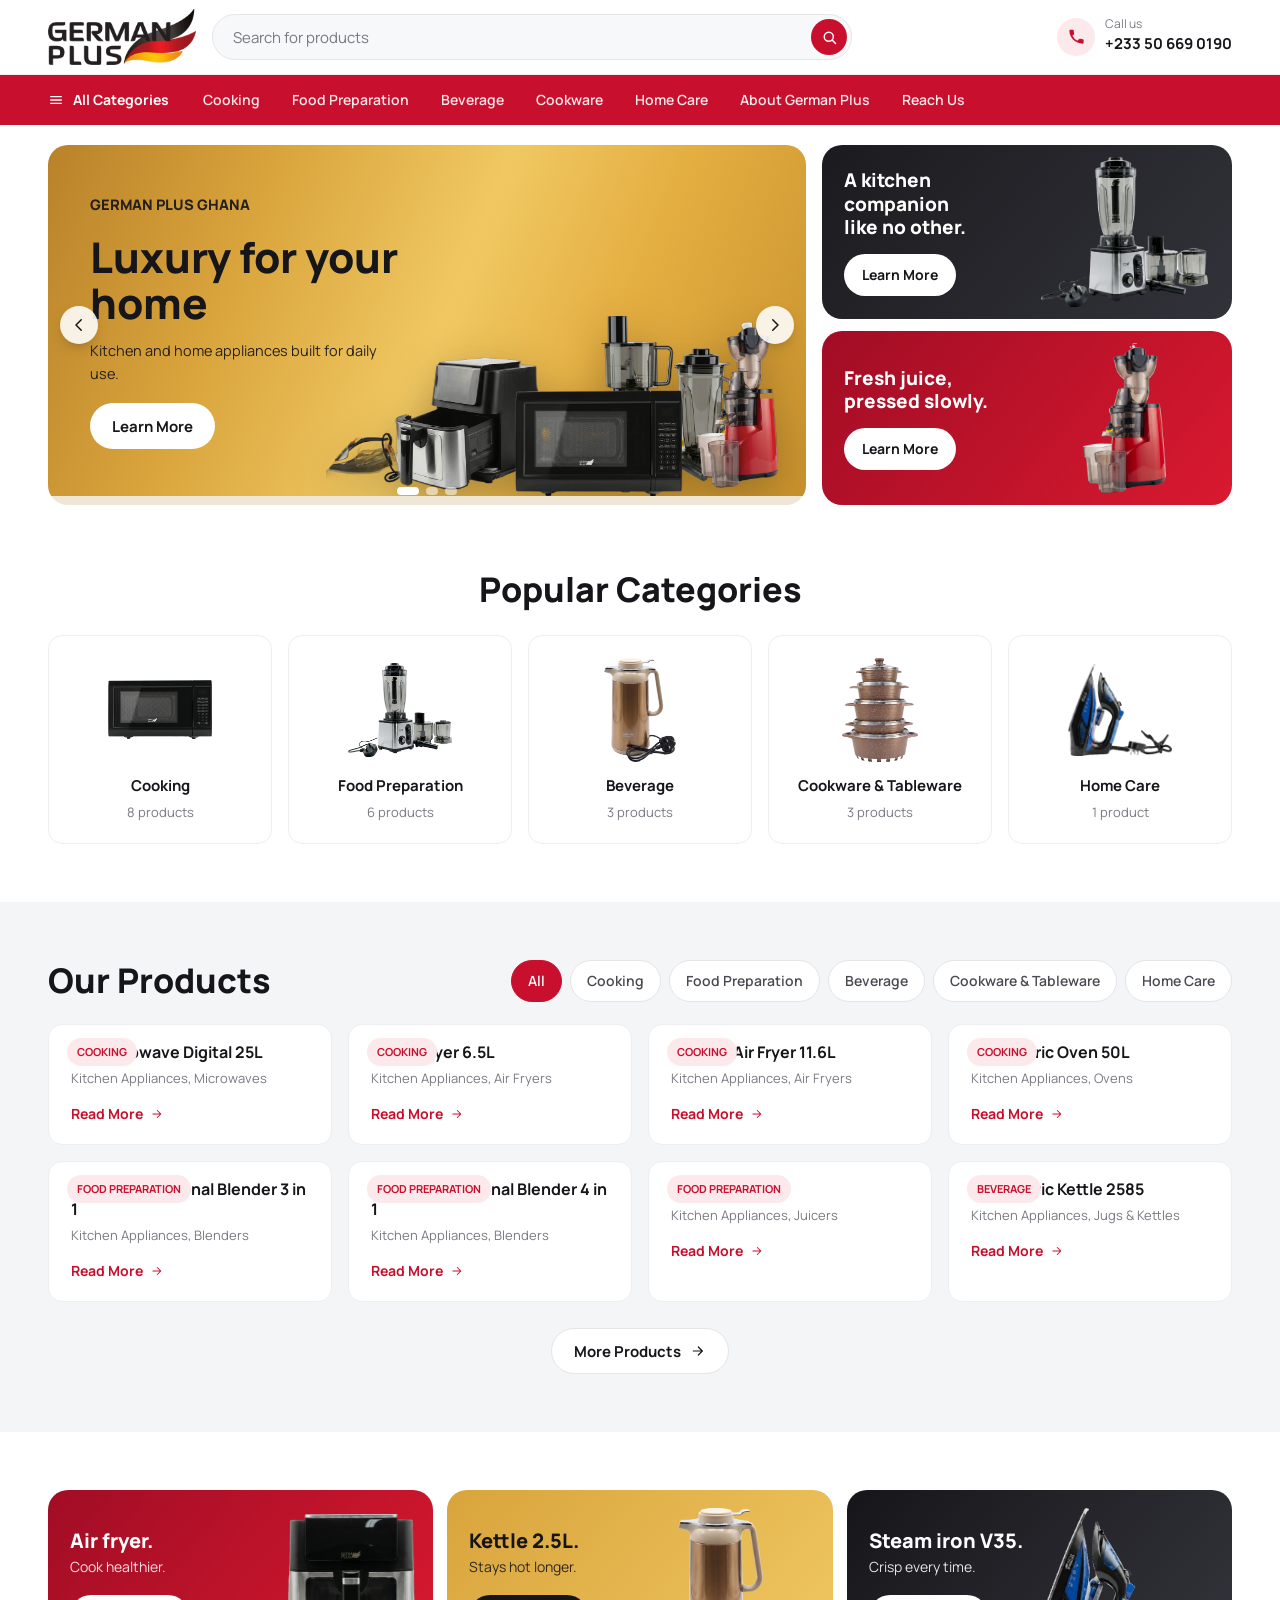
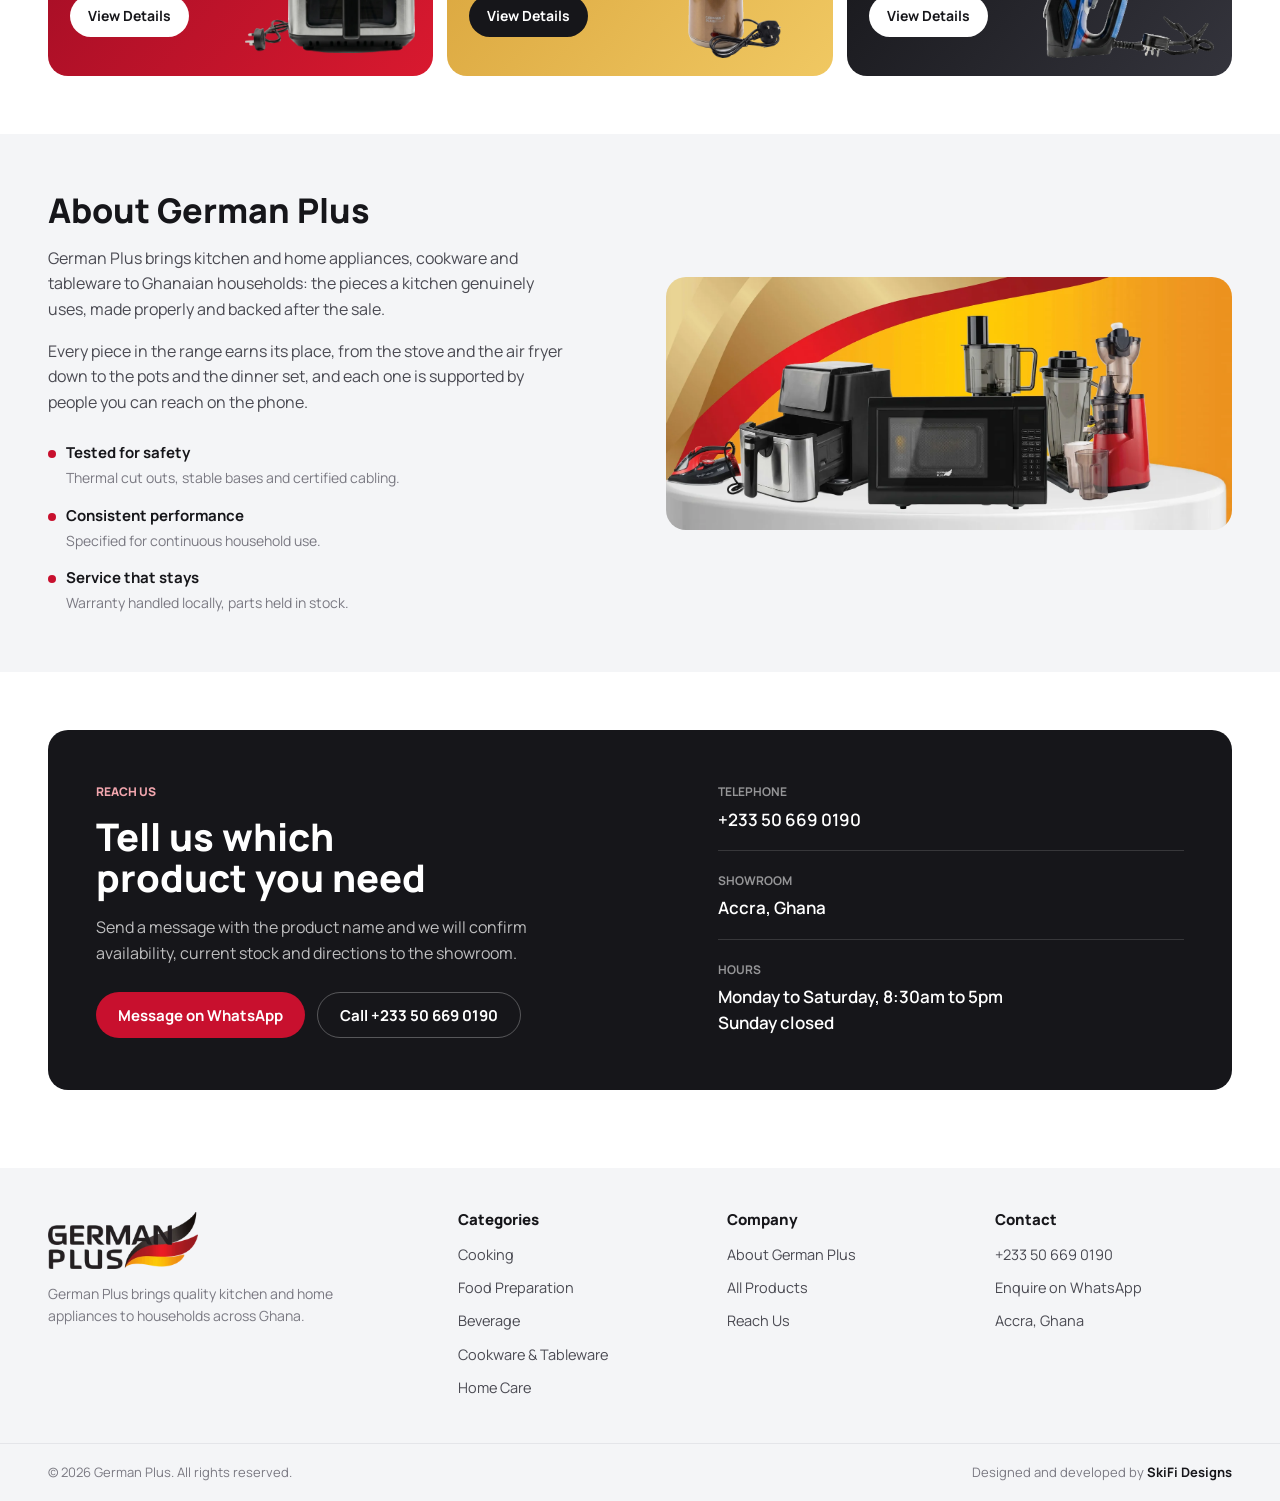
==== commit d26851f6: "German Plus: 21 products in 5 categories, new photos" ====
--- a/index.html
+++ b/index.html
@@ -4,7 +4,7 @@
 <meta charset="utf-8" />
 <meta name="viewport" content="width=device-width, initial-scale=1" />
 <title>German Plus | Kitchen &amp; Home Appliances</title>
-<meta name="description" content="German Plus kitchen and home appliances in Ghana. Microwaves, air fryers, blenders, food processors, juicers, kettles and steam irons, with local warranty and service." />
+<meta name="description" content="German Plus kitchen and home appliances in Ghana. Microwaves, air fryers, ovens, gas stoves, blenders, juicers, kettles, cookware and dinner sets, with local warranty and service." />
 <meta name="theme-color" content="#C8102E" />
 <link rel="icon" href="assets/brand/favicon.svg" type="image/svg+xml" />
 <meta property="og:title" content="German Plus | Kitchen &amp; Home Appliances" />
@@ -16,7 +16,7 @@
 <link href="https://fonts.googleapis.com/css2?family=Manrope:wght@400;500;600;700;800&display=swap" rel="stylesheet" />
 <link rel="stylesheet" href="styles.css" />
 </head>
-<body>
+<body data-limit="8">
 <a class="skip" href="#main">Skip to content</a>
 
 <header class="topbar" id="top">
@@ -60,6 +60,7 @@
     <a href="#collection" data-jump="cooking">Cooking</a>
     <a href="#collection" data-jump="prep">Food Preparation</a>
     <a href="#collection" data-jump="beverage">Beverage</a>
+    <a href="#collection" data-jump="cookware">Cookware</a>
     <a href="#collection" data-jump="home">Home Care</a>
     <a href="#about">About German Plus</a>
     <a href="#contact">Reach Us</a>
@@ -68,7 +69,7 @@
 
 <div class="mobile-nav" id="mobileNav" hidden>
   <nav aria-label="Mobile">
-    <a href="#collection">All products</a>
+    <a href="products.html">All products</a>
     <a href="#categories">Categories</a>
     <a href="#about">About German Plus</a>
     <a href="#contact">Reach Us</a>
@@ -119,9 +120,9 @@
         <article class="promo promo-dark">
           <div>
             <h3>A kitchen companion<br />like no other.</h3>
-            <a class="btn btn-light btn-sm" href="#collection" data-open="food-processor">Learn More</a>
+            <a class="btn btn-light btn-sm" href="#collection" data-open="blender-3in1">Learn More</a>
           </div>
-          <img src="assets/products/food-processor.webp" alt="German Plus food processor" width="820" height="620" loading="lazy" />
+          <img src="assets/products/blender-3in1.webp" alt="German Plus multifunctional blender" width="820" height="620" loading="lazy" />
         </article>
         <article class="promo promo-red">
           <div>
@@ -144,17 +145,23 @@
   <section class="section section-alt" id="collection">
     <div class="shell">
       <div class="row-head">
-        <h2 class="sec-title left">Our Appliances</h2>
+        <h2 class="sec-title left">Our Products</h2>
         <div class="tabs" id="tabs" role="tablist" aria-label="Filter products">
           <button class="tab is-active" data-filter="all" role="tab" aria-selected="true">All</button>
           <button class="tab" data-filter="cooking" role="tab" aria-selected="false">Cooking</button>
           <button class="tab" data-filter="prep" role="tab" aria-selected="false">Food Preparation</button>
           <button class="tab" data-filter="beverage" role="tab" aria-selected="false">Beverage</button>
+          <button class="tab" data-filter="cookware" role="tab" aria-selected="false">Cookware &amp; Tableware</button>
           <button class="tab" data-filter="home" role="tab" aria-selected="false">Home Care</button>
         </div>
       </div>
       <p class="result-note" id="resultNote" hidden></p>
       <div class="grid" id="productGrid"></div>
+      <div class="more-wrap" id="moreWrap" hidden>
+        <a class="btn btn-ghost" href="products.html">More Products
+          <svg viewBox="0 0 24 24" aria-hidden="true" class="ico"><path d="M5 12h13M12.5 6l6 6-6 6" fill="none" stroke="currentColor" stroke-width="1.8" stroke-linecap="round" stroke-linejoin="round"/></svg>
+        </a>
+      </div>
     </div>
   </section>
 
@@ -172,9 +179,9 @@
         <div>
           <h3>Kettle 2.5L.</h3>
           <p>Stays hot longer.</p>
-          <a class="btn btn-dark btn-sm" href="#collection" data-open="kettle-2-5l">View Details</a>
-        </div>
-        <img src="assets/products/kettle-2-5l.webp" alt="" aria-hidden="true" width="820" height="620" loading="lazy" />
+          <a class="btn btn-dark btn-sm" href="#collection" data-open="kettle-2585">View Details</a>
+        </div>
+        <img src="assets/products/kettle-2585.webp" alt="" aria-hidden="true" width="820" height="620" loading="lazy" />
       </article>
       <article class="tile tile-ink">
         <div>
@@ -191,8 +198,8 @@
     <div class="shell about">
       <div class="about-copy">
         <h2 class="sec-title left">About German Plus</h2>
-        <p>German Plus brings a focused range of kitchen and home appliances to Ghanaian households: the pieces a kitchen genuinely uses, made properly and backed after the sale.</p>
-        <p>Rather than stocking everything, the range stays deliberately short. Each appliance earns its place on the counter, and each one is supported by people you can reach on the phone.</p>
+        <p>German Plus brings kitchen and home appliances, cookware and tableware to Ghanaian households: the pieces a kitchen genuinely uses, made properly and backed after the sale.</p>
+        <p>Every piece in the range earns its place, from the stove and the air fryer down to the pots and the dinner set, and each one is supported by people you can reach on the phone.</p>
         <ul class="about-points">
           <li><strong>Tested for safety</strong><span>Thermal cut outs, stable bases and certified cabling.</span></li>
           <li><strong>Consistent performance</strong><span>Specified for continuous household use.</span></li>
@@ -210,7 +217,7 @@
       <div class="contact-card">
         <div class="contact-main">
           <p class="eyebrow">Reach us</p>
-          <h2>Tell us which <br />appliance you need</h2>
+          <h2>Tell us which <br />product you need</h2>
           <p class="sec-note">Send a message with the product name and we will confirm availability, current stock and directions to the showroom.</p>
           <div class="contact-cta">
             <a class="btn btn-primary" href="https://wa.me/233506690190" target="_blank" rel="noopener">Message on WhatsApp</a>
@@ -248,12 +255,13 @@
       <a href="#collection" data-jump="cooking">Cooking</a>
       <a href="#collection" data-jump="prep">Food Preparation</a>
       <a href="#collection" data-jump="beverage">Beverage</a>
+      <a href="#collection" data-jump="cookware">Cookware &amp; Tableware</a>
       <a href="#collection" data-jump="home">Home Care</a>
     </div>
     <div class="foot-col">
       <h4>Company</h4>
       <a href="#about">About German Plus</a>
-      <a href="#collection">Our Appliances</a>
+      <a href="products.html">All Products</a>
       <a href="#contact">Reach Us</a>
     </div>
     <div class="foot-col">
@@ -299,6 +307,7 @@
   </a>
 </div>
 
+<script src="data.js"></script>
 <script src="script.js"></script>
 </body>
 </html>
--- a/styles.css
+++ b/styles.css
@@ -114,8 +114,8 @@
 .catbar-inner::-webkit-scrollbar{display:none}
 .catbar-all{
   display:inline-flex;align-items:center;gap:9px;flex:none;
-  background:var(--red-deep);color:#fff;font-size:14px;font-weight:700;
-  padding:13px 18px;border-radius:999px;margin:7px 10px 7px 0;width:max-content;
+  color:#fff;font-size:14px;font-weight:700;
+  padding:14px 14px 14px 0;width:max-content;
 }
 .catbar-all svg{width:16px;height:16px}
 .catbar-inner a{flex:none;padding:14px 12px;font-size:14px;font-weight:600;color:rgba(255,255,255,.9);white-space:nowrap}
@@ -141,29 +141,36 @@
 .slides{display:flex;transition:transform .5s var(--ease)}
 .slide{
   position:relative;flex:0 0 100%;min-width:100%;
-  display:grid;grid-template-columns:1fr;align-items:end;
-  aspect-ratio:1/.78;overflow:hidden;
-}
-@media (min-width:600px){.slide{aspect-ratio:2.16/1;grid-template-columns:1.12fr .88fr;align-items:center}}
+  display:grid;grid-template-columns:1fr 1fr;align-items:center;
+  aspect-ratio:1.78/1;overflow:hidden;
+}
+@media (min-width:600px){.slide{aspect-ratio:2.16/1}}
 .slide-1{background:linear-gradient(112deg,#B9822A 0%,#D9A43C 26%,#F0C862 52%,#E4AE41 72%,#C9922E 100%)}
 .slide-2{background:linear-gradient(115deg,#8F0C1F 0%,#C8102E 55%,#E11B22 100%)}
 .slide-3{background:linear-gradient(115deg,#1B1B1F 0%,#2A2A30 55%,#3A3A42 100%)}
-.slide-copy{position:relative;z-index:2;padding:26px 22px 22px;color:#fff;max-width:560px}
+.slide-copy{position:relative;z-index:2;padding:16px 14px;color:#fff;max-width:560px}
 @media (min-width:600px){.slide-copy{padding:34px 8px 34px 42px}}
 .slide-1 .slide-copy{color:var(--ink)}
-.slide-kicker{font-size:12px;font-weight:800;text-transform:uppercase;margin-bottom:10px;opacity:.85}
-.slide-copy h1{font-size:clamp(26px,3.3vw,46px);margin-bottom:12px}
-.slide-copy h2{font-size:clamp(24px,3vw,40px);margin-bottom:12px}
-.slide-copy p{font-size:14.5px;margin-bottom:18px;max-width:32ch;opacity:.92}
+.slide-kicker{font-size:10px;font-weight:800;text-transform:uppercase;margin-bottom:6px;opacity:.85}
+@media (min-width:600px){.slide-kicker{font-size:12px;margin-bottom:10px}}
+.slide-copy h1{font-size:clamp(19px,5.2vw,46px);margin-bottom:8px}
+@media (min-width:600px){.slide-copy h1{font-size:clamp(26px,3.3vw,46px);margin-bottom:12px}}
+.slide-copy h2{font-size:clamp(17px,4.4vw,40px);margin-bottom:8px}
+@media (min-width:600px){.slide-copy h2{font-size:clamp(24px,3vw,40px);margin-bottom:12px}}
+.slide-copy p{display:none}
+@media (min-width:600px){.slide-copy p{display:block;font-size:14.5px;margin-bottom:18px;max-width:32ch;opacity:.92}}
 .slide img{
-  position:absolute;z-index:1;right:0;bottom:0;
-  width:66%;height:82%;object-fit:contain;object-position:bottom right;
-  filter:drop-shadow(0 16px 24px rgba(30,16,0,.3));
-}
-.slide-1 img{width:60%;height:62%;right:-1%}
+  position:relative;z-index:1;width:100%;height:94%;margin-left:0;padding-right:8px;
+  object-fit:contain;object-position:center right;
+  filter:drop-shadow(0 14px 22px rgba(30,16,0,.3));
+}
+.slide-1{grid-template-columns:1fr}
+.slide-1 .slide-copy{max-width:56%}
+.slide-1 img{position:absolute;right:6px;bottom:0;margin:0;padding:0;width:58%;height:88%;object-position:bottom right}
 @media (min-width:600px){
-  .slide img{position:relative;right:auto;bottom:auto;width:100%;height:78%;padding-right:28px;object-position:center right}
-  .slide-1 img{width:100%;height:72%}
+  .slide img{width:108%;height:100%;margin-left:-8%;padding-right:18px}
+  .slide-1 .slide-copy{max-width:50%}
+  .slide-1 img{right:10px;width:62%;height:96%}
 }
 .sl-arrow{
   position:absolute;top:50%;transform:translateY(-50%);z-index:3;
@@ -173,19 +180,22 @@
 .sl-arrow svg{width:18px;height:18px}
 .sl-prev{left:12px}.sl-next{right:12px}
 @media (min-width:768px){.sl-arrow{display:grid}}
-.dots{position:absolute;z-index:3;left:0;right:0;bottom:14px;display:flex;justify-content:center;gap:7px}
+.dots{position:absolute;z-index:3;left:0;right:0;bottom:10px;display:flex;justify-content:center;gap:7px}
 .dots button{width:8px;height:8px;border-radius:999px;background:rgba(255,255,255,.55)}
 .dots button.is-active{width:22px;background:#fff}
 .slide-1 ~ .dots button{background:rgba(0,0,0,.25)}
 
-.promos{display:grid;gap:14px;grid-template-rows:1fr 1fr}
+.promos{display:grid;gap:12px}
+@media (min-width:560px) and (max-width:999px){.promos{grid-template-columns:1fr 1fr}}
+@media (min-width:1000px){.promos{grid-template-rows:1fr 1fr}}
 .promo{
   position:relative;border-radius:var(--r-l);overflow:hidden;
   display:flex;align-items:center;justify-content:space-between;gap:10px;
-  padding:22px;min-height:150px;color:#fff;
-}
-.promo h3{font-size:19px;margin-bottom:14px;line-height:1.25}
-.promo img{width:42%;max-width:150px;height:110px;object-fit:contain;flex:none}
+  padding:22px;min-height:172px;color:#fff;
+}
+.promo h3{font-size:17px;margin-bottom:12px;line-height:1.25}
+@media (min-width:600px){.promo h3{font-size:19px;margin-bottom:14px}}
+.promo img{width:50%;max-width:210px;height:150px;object-fit:contain;flex:none;margin:-10px -6px -10px 0}
 .promo-dark{background:linear-gradient(130deg,#1B1B1F 0%,#32323A 100%)}
 .promo-red{background:linear-gradient(130deg,#A10D25 0%,#D9192F 100%)}
 @media (min-width:1000px){.promo{min-height:0;height:100%}}
@@ -200,7 +210,8 @@
 
 /* ---------- categories ---------- */
 .cats{display:grid;gap:12px;grid-template-columns:repeat(2,1fr)}
-@media (min-width:640px){.cats{grid-template-columns:repeat(4,1fr);gap:16px}}
+@media (min-width:640px){.cats{grid-template-columns:repeat(3,1fr);gap:16px}}
+@media (min-width:960px){.cats{grid-template-columns:repeat(5,1fr)}}
 .cat{
   background:var(--surface);border:1px solid var(--line-soft);border-radius:var(--r);
   padding:22px 14px 20px;display:grid;justify-items:center;gap:4px;text-align:center;
@@ -256,11 +267,11 @@
 .tile{
   position:relative;border-radius:var(--r-l);overflow:hidden;
   display:flex;align-items:center;justify-content:space-between;gap:10px;
-  padding:22px;min-height:168px;
+  padding:22px;min-height:186px;
 }
 .tile h3{font-size:20px;margin-bottom:4px}
 .tile p{font-size:14px;margin-bottom:16px;opacity:.88}
-.tile img{width:44%;max-width:160px;height:120px;object-fit:contain;flex:none}
+.tile img{width:50%;max-width:200px;height:150px;object-fit:contain;flex:none;margin:-8px -4px -8px 0}
 .tile-red{background:linear-gradient(130deg,#A10D25 0%,#D9192F 100%);color:#fff}
 .tile-gold{background:linear-gradient(130deg,#D9A43C 0%,#F0C862 100%);color:var(--ink)}
 .tile-ink{background:linear-gradient(130deg,#16161A 0%,#34343C 100%);color:#fff}
@@ -354,11 +365,15 @@
 
 /* ---------- small screens ---------- */
 @media (max-width:599px){
+  .card .tag{display:none}
+  .card-cat{display:none}
+  .card-body{gap:4px}
+  .card-more{margin-top:6px}
   .section{padding:36px 0}
   .sec-title{margin-bottom:20px}
   .contact-cta .btn{width:100%}
   .tile{padding:20px}
-  .tile img{height:104px}
+  .tile img{height:126px;max-width:150px}
   .card-body{padding:14px 14px 16px}
   .card-body h3{font-size:15px}
 }
@@ -366,3 +381,17 @@
   .shell{padding-inline:14px}
   .cat img{width:84px;height:84px}
 }
+
+/* ---------- more products ---------- */
+.more-wrap{display:flex;justify-content:center;margin-top:26px}
+.more-wrap[hidden]{display:none}
+.more-wrap .ico{width:16px;height:16px}
+
+/* ---------- page head ---------- */
+.page-head{padding:30px 0 6px}
+@media (min-width:768px){.page-head{padding:40px 0 10px}}
+.crumbs{display:flex;gap:8px;align-items:center;font-size:13px;color:var(--muted);margin-bottom:14px}
+.crumbs a{color:var(--red);font-weight:600}
+.crumbs a:hover{color:var(--red-deep)}
+.page-head h1{font-size:clamp(28px,4.4vw,42px);margin-bottom:12px}
+.page-head p{color:var(--ink-soft);max-width:60ch}
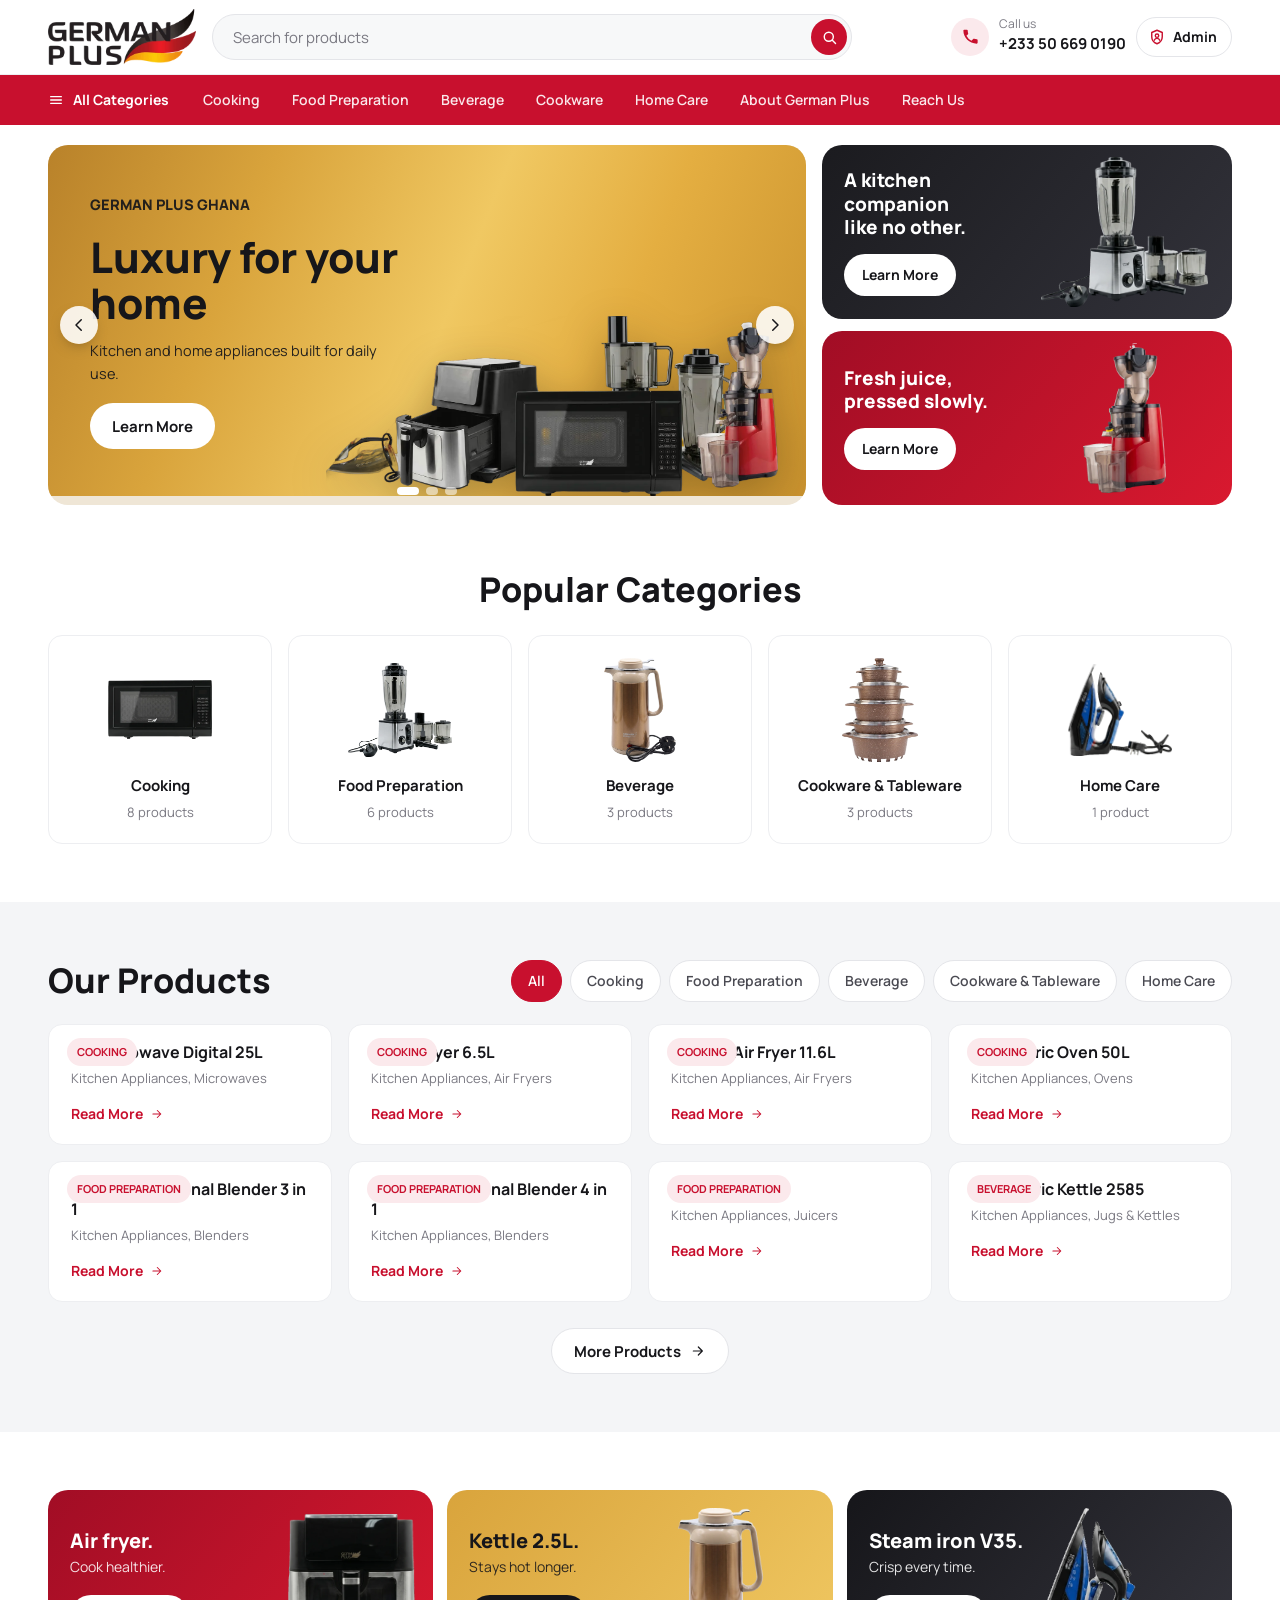
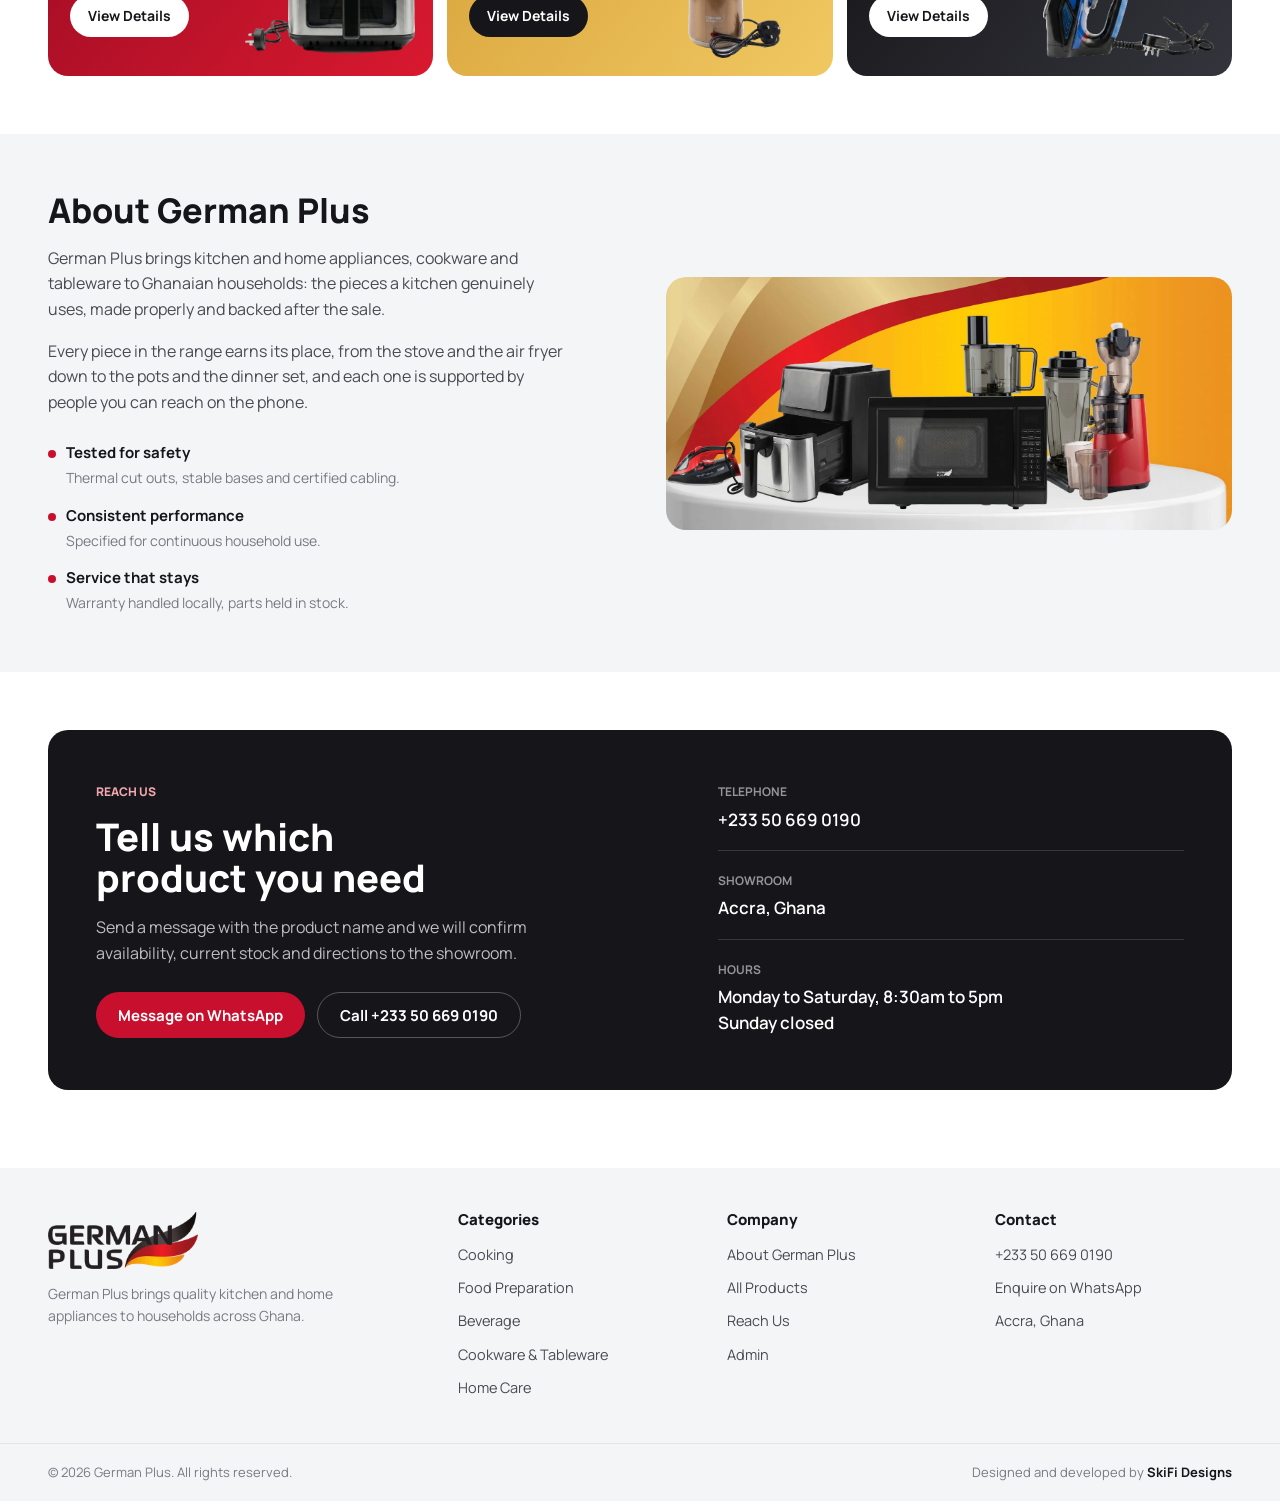
==== commit 30a51939: "Add an Admin button to the website" ====
--- a/index.html
+++ b/index.html
@@ -43,6 +43,10 @@
           <small>Call us</small>
           <strong>+233 50 669 0190</strong>
         </span>
+      </a>
+      <a class="admin-btn" href="/admin/" rel="nofollow">
+        <svg viewBox="0 0 24 24" aria-hidden="true"><path d="M12 3 5 6v5.5c0 4.2 2.9 7.9 7 9.5 4.1-1.6 7-5.3 7-9.5V6l-7-3Z" fill="none" stroke="currentColor" stroke-width="1.9" stroke-linejoin="round"/><circle cx="12" cy="10.2" r="2.3" fill="none" stroke="currentColor" stroke-width="1.9"/><path d="M8.4 16.2c.8-1.6 2.1-2.4 3.6-2.4s2.8.8 3.6 2.4" fill="none" stroke="currentColor" stroke-width="1.9" stroke-linecap="round"/></svg>
+        <span>Admin</span>
       </a>
       <button class="menu-btn" id="menuBtn" aria-label="Open menu" aria-expanded="false" aria-controls="mobileNav">
         <span></span><span></span><span></span>
@@ -263,6 +267,7 @@
       <a href="#about">About German Plus</a>
       <a href="products.html">All Products</a>
       <a href="#contact">Reach Us</a>
+      <a href="/admin/" rel="nofollow">Admin</a>
     </div>
     <div class="foot-col">
       <h4>Contact</h4>
--- a/styles.css
+++ b/styles.css
@@ -100,6 +100,9 @@
 .topcall-txt small{display:block;font-size:12px;color:var(--muted);line-height:1.2}
 .topcall-txt strong{font-size:15px;font-weight:700}
 
+.admin-btn{display:inline-flex;align-items:center;gap:7px;height:40px;padding:0 14px 0 11px;border-radius:999px;border:1.5px solid var(--line);background:#fff;color:var(--ink);font-size:14px;font-weight:700;white-space:nowrap;transition:border-color .2s var(--ease),color .2s var(--ease),background .2s var(--ease)}
+.admin-btn svg{width:18px;height:18px;color:var(--red)}
+.admin-btn:hover{border-color:var(--red);background:#FBE9EC}
 .menu-btn{width:44px;height:44px;display:grid;place-content:center;gap:5px;border-radius:var(--r-s)}
 .menu-btn span{display:block;width:20px;height:2px;background:var(--ink);border-radius:2px;transition:transform .25s var(--ease),opacity .2s var(--ease)}
 .menu-btn[aria-expanded="true"] span:nth-child(1){transform:translateY(7px) rotate(45deg)}
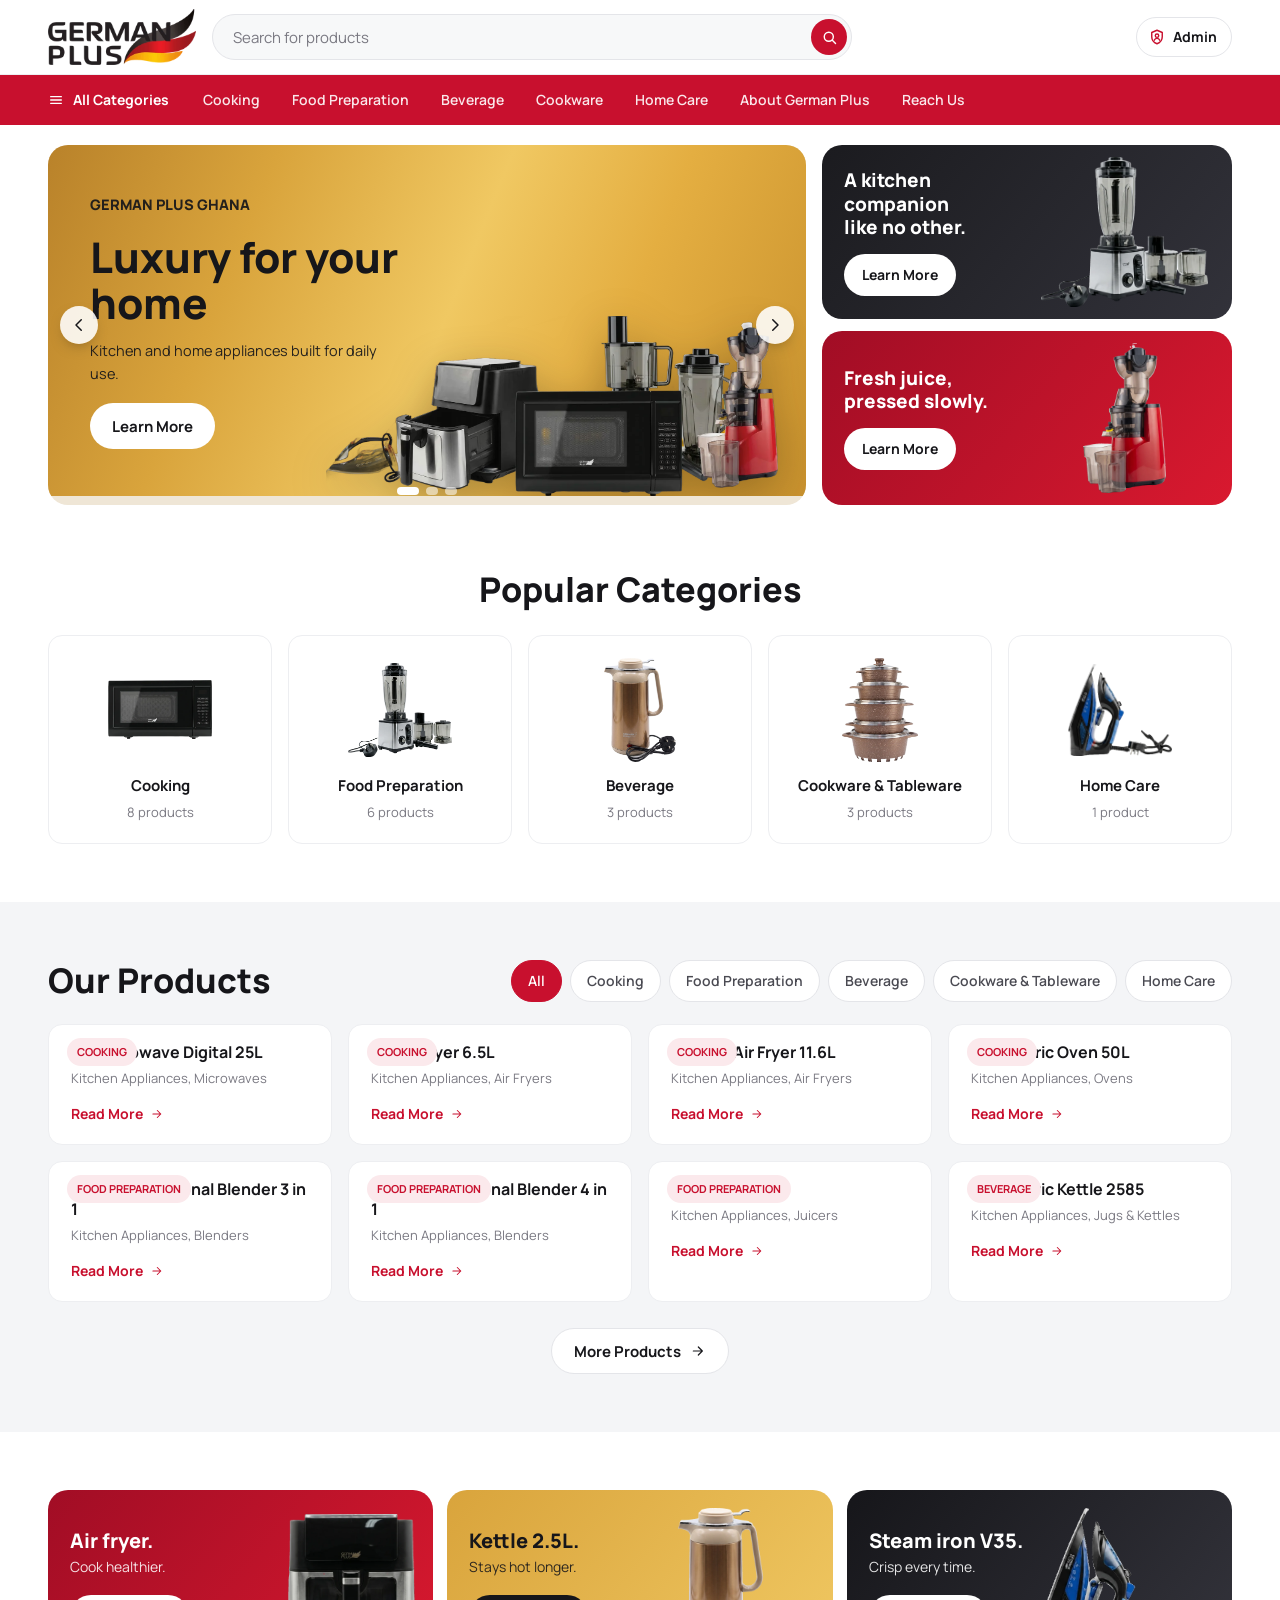
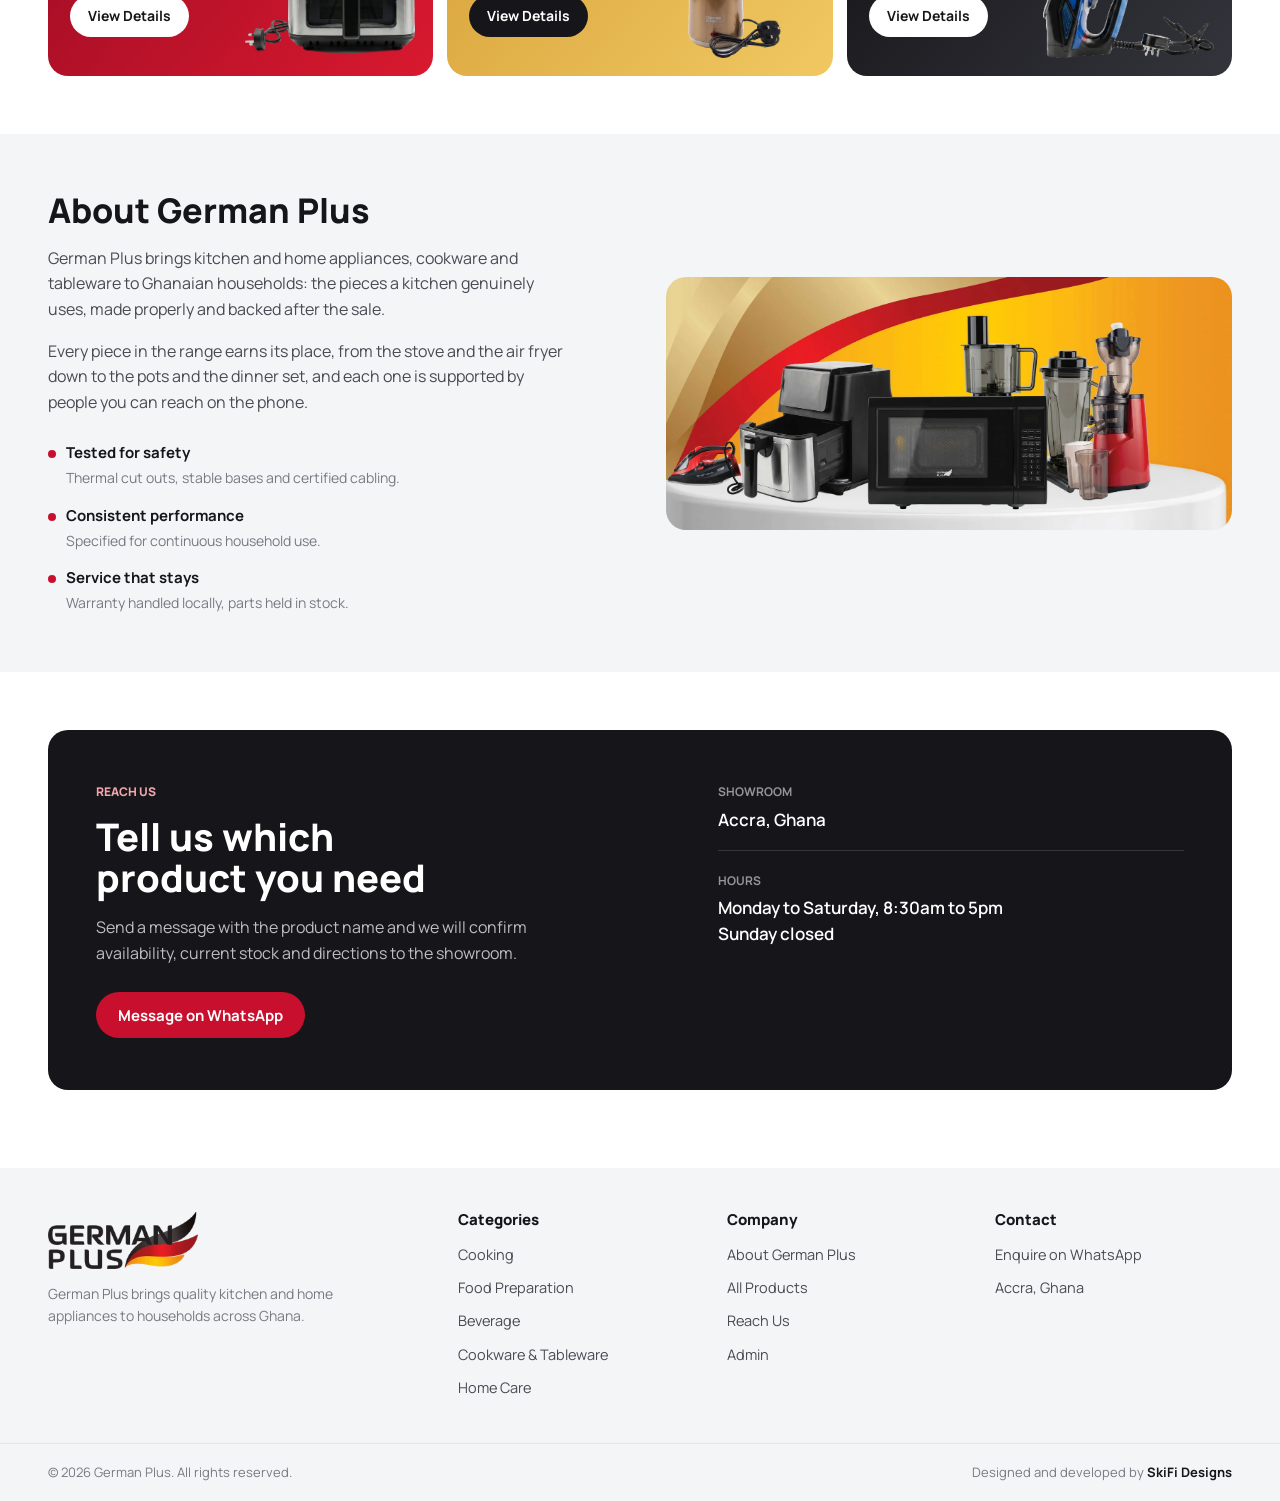
==== commit 79cfc87a: "Remove the phone number from the website" ====
--- a/index.html
+++ b/index.html
@@ -35,15 +35,6 @@
     </form>
 
     <div class="topbar-side">
-      <a class="topcall" href="tel:+233506690190">
-        <span class="topcall-ico" aria-hidden="true">
-          <svg viewBox="0 0 24 24"><path fill="currentColor" d="M6.62 10.79a15.05 15.05 0 0 0 6.59 6.59l2.2-2.2c.27-.27.67-.36 1.02-.24 1.12.37 2.33.57 3.57.57.55 0 1 .45 1 1V20c0 .55-.45 1-1 1C10.4 21 3 13.6 3 4.5c0-.55.45-1 1-1h3.5c.55 0 1 .45 1 1 0 1.25.2 2.45.57 3.57.11.35.03.74-.25 1.02l-2.2 2.2Z"/></svg>
-        </span>
-        <span class="topcall-txt">
-          <small>Call us</small>
-          <strong>+233 50 669 0190</strong>
-        </span>
-      </a>
       <a class="admin-btn" href="/admin/" rel="nofollow">
         <svg viewBox="0 0 24 24" aria-hidden="true"><path d="M12 3 5 6v5.5c0 4.2 2.9 7.9 7 9.5 4.1-1.6 7-5.3 7-9.5V6l-7-3Z" fill="none" stroke="currentColor" stroke-width="1.9" stroke-linejoin="round"/><circle cx="12" cy="10.2" r="2.3" fill="none" stroke="currentColor" stroke-width="1.9"/><path d="M8.4 16.2c.8-1.6 2.1-2.4 3.6-2.4s2.8.8 3.6 2.4" fill="none" stroke="currentColor" stroke-width="1.9" stroke-linecap="round"/></svg>
         <span>Admin</span>
@@ -225,14 +216,9 @@
           <p class="sec-note">Send a message with the product name and we will confirm availability, current stock and directions to the showroom.</p>
           <div class="contact-cta">
             <a class="btn btn-primary" href="https://wa.me/233506690190" target="_blank" rel="noopener">Message on WhatsApp</a>
-            <a class="btn btn-ghost" href="tel:+233506690190">Call +233 50 669 0190</a>
           </div>
         </div>
         <ul class="contact-list">
-          <li>
-            <span class="c-label">Telephone</span>
-            <span class="c-value"><a href="tel:+233506690190">+233 50 669 0190</a></span>
-          </li>
           <li>
             <span class="c-label">Showroom</span>
             <span class="c-value">Accra, Ghana</span>
@@ -271,7 +257,6 @@
     </div>
     <div class="foot-col">
       <h4>Contact</h4>
-      <a href="tel:+233506690190">+233 50 669 0190</a>
       <a href="https://wa.me/233506690190" target="_blank" rel="noopener">Enquire on WhatsApp</a>
       <span>Accra, Ghana</span>
     </div>
@@ -304,9 +289,6 @@
 </div>
 
 <div class="fab-stack">
-  <a class="fab fab-call" href="tel:+233506690190" aria-label="Call German Plus">
-    <svg viewBox="0 0 24 24" aria-hidden="true"><path fill="currentColor" d="M6.62 10.79a15.05 15.05 0 0 0 6.59 6.59l2.2-2.2c.27-.27.67-.36 1.02-.24 1.12.37 2.33.57 3.57.57.55 0 1 .45 1 1V20c0 .55-.45 1-1 1C10.4 21 3 13.6 3 4.5c0-.55.45-1 1-1h3.5c.55 0 1 .45 1 1 0 1.25.2 2.45.57 3.57.11.35.03.74-.25 1.02l-2.2 2.2Z"/></svg>
-  </a>
   <a class="fab fab-wa" href="https://wa.me/233506690190" target="_blank" rel="noopener" aria-label="Enquire on WhatsApp">
     <svg viewBox="0 0 24 24" aria-hidden="true"><path fill="currentColor" d="M17.472 14.382c-.297-.149-1.758-.867-2.03-.967-.273-.099-.471-.148-.67.15-.197.297-.767.966-.94 1.164-.173.199-.347.223-.644.075-.297-.15-1.255-.463-2.39-1.475-.883-.788-1.48-1.761-1.653-2.059-.173-.297-.018-.458.13-.606.134-.133.298-.347.446-.52.149-.174.198-.298.298-.497.099-.198.05-.371-.025-.52-.075-.149-.669-1.612-.916-2.207-.242-.579-.487-.5-.669-.51-.173-.008-.371-.01-.57-.01-.198 0-.52.074-.792.372-.272.297-1.04 1.016-1.04 2.479 0 1.462 1.065 2.875 1.213 3.074.149.198 2.096 3.2 5.077 4.487.709.306 1.262.489 1.694.625.712.227 1.36.195 1.871.118.571-.085 1.758-.719 2.006-1.413.248-.694.248-1.289.173-1.413-.074-.124-.272-.198-.57-.347m-5.421 7.403h-.004a9.87 9.87 0 0 1-5.031-1.378l-.361-.214-3.741.982.998-3.648-.235-.374a9.86 9.86 0 0 1-1.51-5.26c.001-5.45 4.436-9.884 9.888-9.884 2.64 0 5.122 1.03 6.988 2.898a9.825 9.825 0 0 1 2.893 6.994c-.003 5.45-4.437 9.884-9.885 9.884m8.413-18.297A11.815 11.815 0 0 0 12.05 0C5.495 0 .16 5.335.157 11.892c0 2.096.547 4.142 1.588 5.945L.057 24l6.305-1.654a11.882 11.882 0 0 0 5.683 1.448h.005c6.554 0 11.89-5.335 11.893-11.893a11.821 11.821 0 0 0-3.48-8.413Z"/></svg>
   </a>
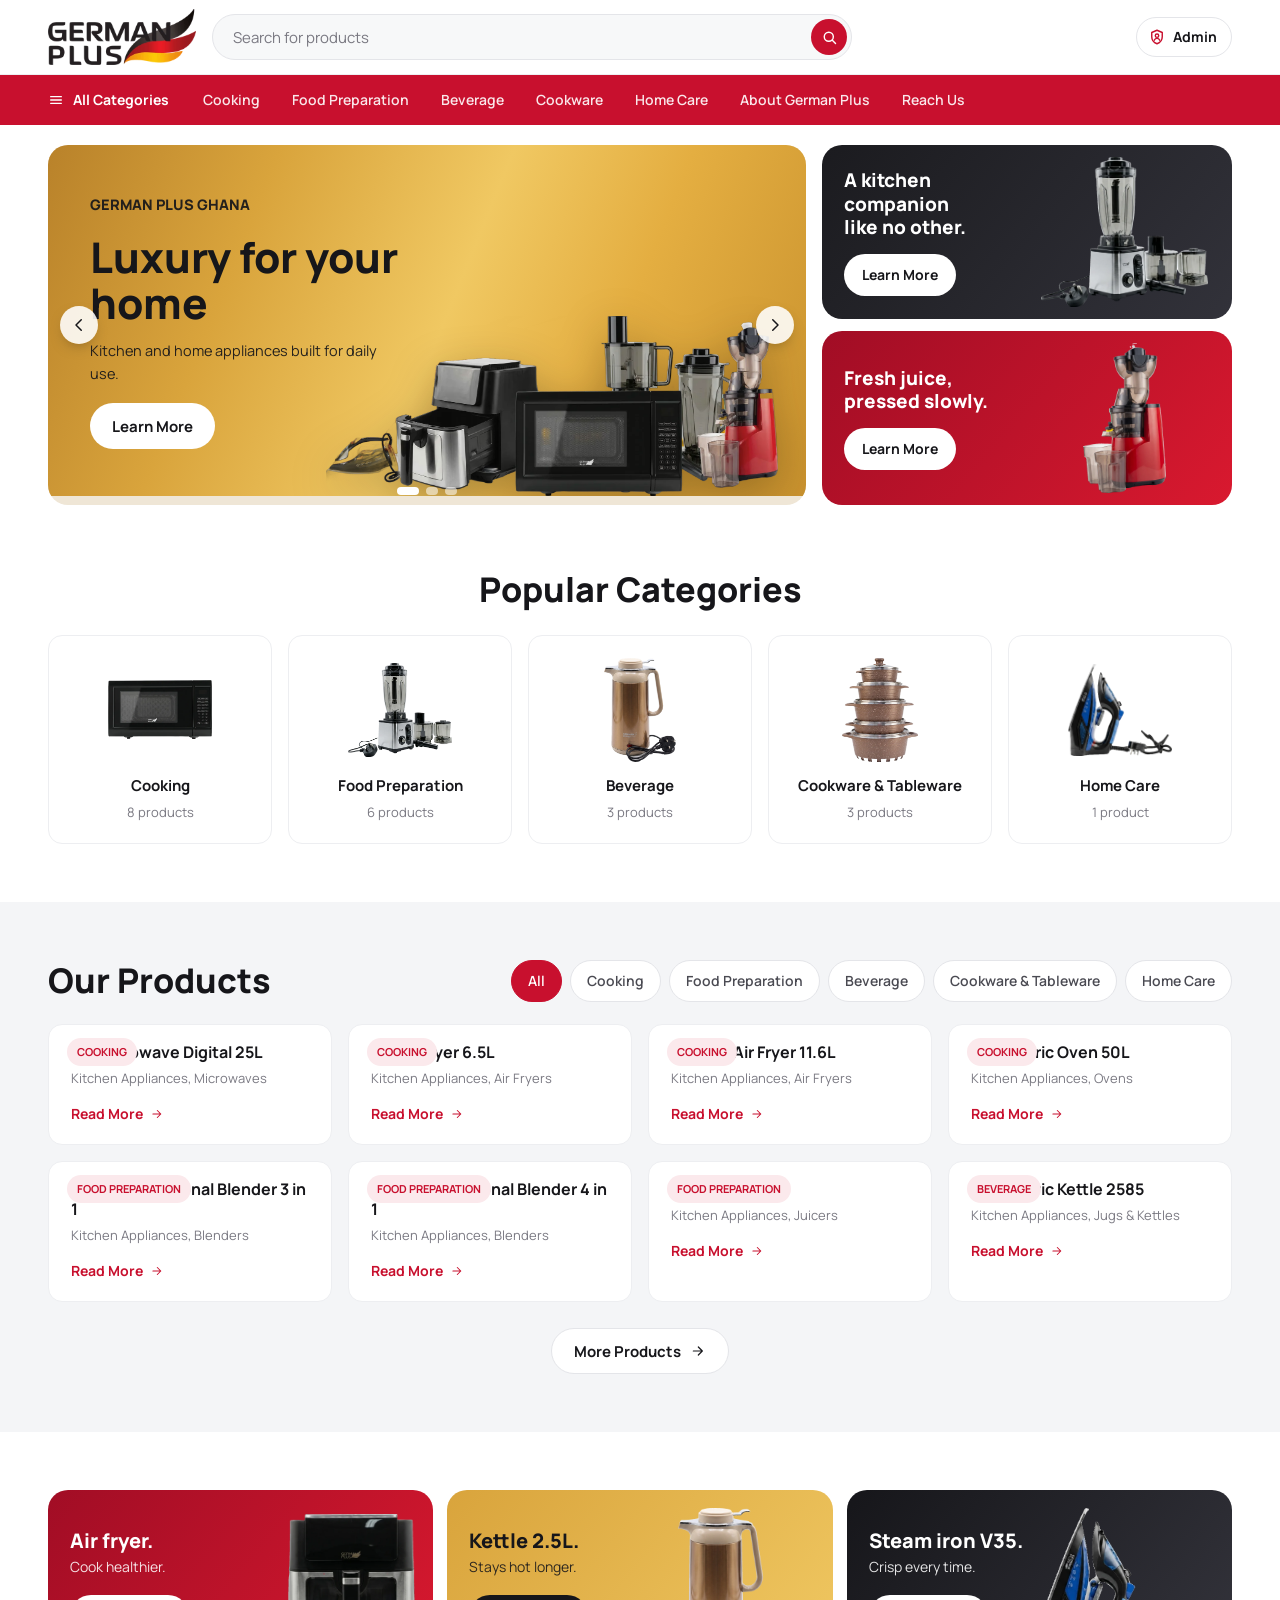
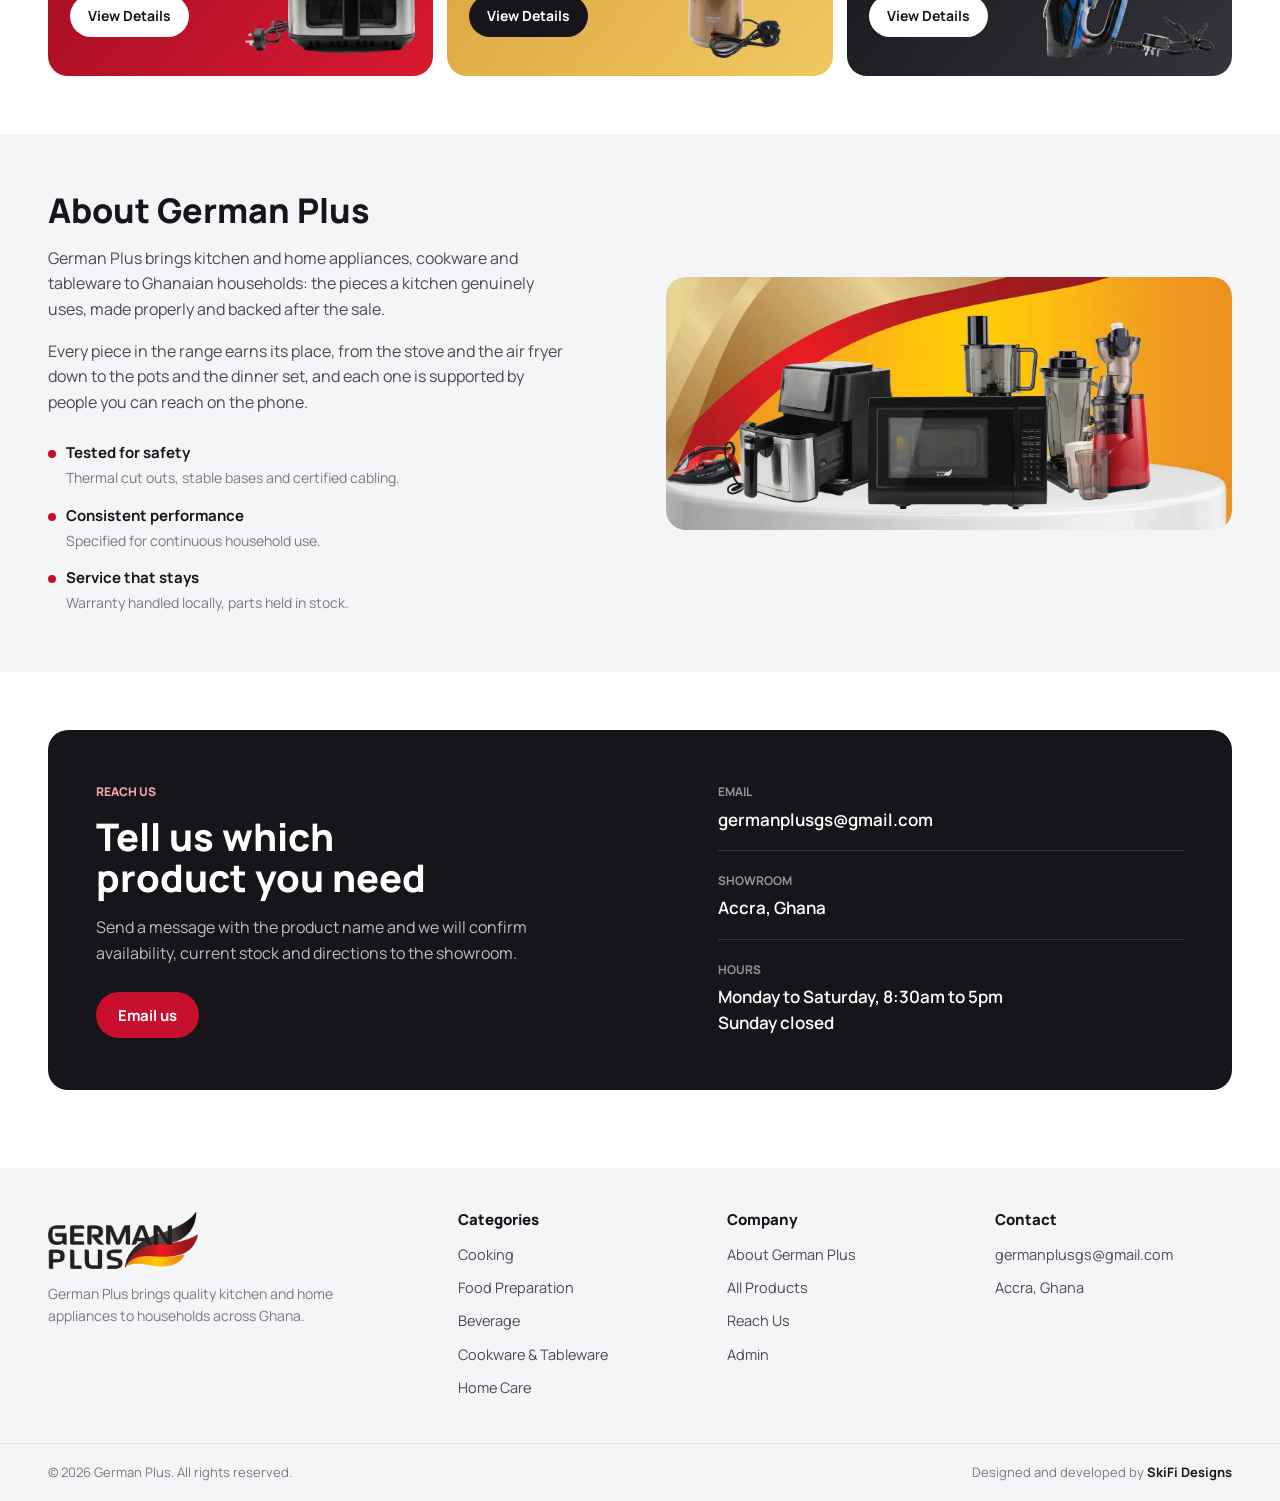
==== commit eddab145: "Contact by email (germanplusgs@gmail.com) instead of WhatsApp" ====
--- a/index.html
+++ b/index.html
@@ -69,7 +69,7 @@
     <a href="#about">About German Plus</a>
     <a href="#contact">Reach Us</a>
   </nav>
-  <a class="btn btn-primary" href="https://wa.me/233506690190" target="_blank" rel="noopener">Enquire on WhatsApp</a>
+  <a class="btn btn-primary" href="mailto:germanplusgs@gmail.com">Email us</a>
 </div>
 
 <main id="main">
@@ -215,10 +215,14 @@
           <h2>Tell us which <br />product you need</h2>
           <p class="sec-note">Send a message with the product name and we will confirm availability, current stock and directions to the showroom.</p>
           <div class="contact-cta">
-            <a class="btn btn-primary" href="https://wa.me/233506690190" target="_blank" rel="noopener">Message on WhatsApp</a>
+            <a class="btn btn-primary" href="mailto:germanplusgs@gmail.com">Email us</a>
           </div>
         </div>
         <ul class="contact-list">
+          <li>
+            <span class="c-label">Email</span>
+            <span class="c-value"><a href="mailto:germanplusgs@gmail.com">germanplusgs@gmail.com</a></span>
+          </li>
           <li>
             <span class="c-label">Showroom</span>
             <span class="c-value">Accra, Ghana</span>
@@ -257,7 +261,7 @@
     </div>
     <div class="foot-col">
       <h4>Contact</h4>
-      <a href="https://wa.me/233506690190" target="_blank" rel="noopener">Enquire on WhatsApp</a>
+      <a href="mailto:germanplusgs@gmail.com">germanplusgs@gmail.com</a>
       <span>Accra, Ghana</span>
     </div>
   </div>
@@ -282,15 +286,15 @@
         <h2 id="sheetTitle"></h2>
         <p id="sheetDesc"></p>
         <ul class="spec" id="sheetSpec"></ul>
-        <a class="btn btn-primary" id="sheetWa" href="#" target="_blank" rel="noopener">Enquire about this model</a>
+        <a class="btn btn-primary" id="sheetWa" href="mailto:germanplusgs@gmail.com">Enquire about this model</a>
       </div>
     </div>
   </div>
 </div>
 
 <div class="fab-stack">
-  <a class="fab fab-wa" href="https://wa.me/233506690190" target="_blank" rel="noopener" aria-label="Enquire on WhatsApp">
-    <svg viewBox="0 0 24 24" aria-hidden="true"><path fill="currentColor" d="M17.472 14.382c-.297-.149-1.758-.867-2.03-.967-.273-.099-.471-.148-.67.15-.197.297-.767.966-.94 1.164-.173.199-.347.223-.644.075-.297-.15-1.255-.463-2.39-1.475-.883-.788-1.48-1.761-1.653-2.059-.173-.297-.018-.458.13-.606.134-.133.298-.347.446-.52.149-.174.198-.298.298-.497.099-.198.05-.371-.025-.52-.075-.149-.669-1.612-.916-2.207-.242-.579-.487-.5-.669-.51-.173-.008-.371-.01-.57-.01-.198 0-.52.074-.792.372-.272.297-1.04 1.016-1.04 2.479 0 1.462 1.065 2.875 1.213 3.074.149.198 2.096 3.2 5.077 4.487.709.306 1.262.489 1.694.625.712.227 1.36.195 1.871.118.571-.085 1.758-.719 2.006-1.413.248-.694.248-1.289.173-1.413-.074-.124-.272-.198-.57-.347m-5.421 7.403h-.004a9.87 9.87 0 0 1-5.031-1.378l-.361-.214-3.741.982.998-3.648-.235-.374a9.86 9.86 0 0 1-1.51-5.26c.001-5.45 4.436-9.884 9.888-9.884 2.64 0 5.122 1.03 6.988 2.898a9.825 9.825 0 0 1 2.893 6.994c-.003 5.45-4.437 9.884-9.885 9.884m8.413-18.297A11.815 11.815 0 0 0 12.05 0C5.495 0 .16 5.335.157 11.892c0 2.096.547 4.142 1.588 5.945L.057 24l6.305-1.654a11.882 11.882 0 0 0 5.683 1.448h.005c6.554 0 11.89-5.335 11.893-11.893a11.821 11.821 0 0 0-3.48-8.413Z"/></svg>
+  <a class="fab fab-mail" href="mailto:germanplusgs@gmail.com" aria-label="Email German Plus">
+    <svg viewBox="0 0 24 24" aria-hidden="true"><rect x="3" y="5" width="18" height="14" rx="2.5" fill="none" stroke="currentColor" stroke-width="2"/><path d="m4 7 8 6 8-6" fill="none" stroke="currentColor" stroke-width="2" stroke-linecap="round" stroke-linejoin="round"/></svg>
   </a>
 </div>
 
--- a/styles.css
+++ b/styles.css
@@ -351,8 +351,7 @@
 .fab-stack{position:fixed;z-index:50;right:16px;bottom:calc(16px + env(safe-area-inset-bottom,0px));display:grid;gap:12px;justify-items:end}
 .fab{width:56px;height:56px;border-radius:999px;display:grid;place-items:center;color:#fff;box-shadow:0 12px 26px -10px rgba(20,16,10,.55);transition:transform .2s var(--ease),box-shadow .2s var(--ease)}
 .fab svg{width:28px;height:28px}
-.fab-wa{background:#25D366}
-.fab-wa svg{width:30px;height:30px}
+.fab-mail{background:var(--red)}
 .fab-call{background:var(--red)}
 .fab:active{transform:scale(.94)}
 body.sheet-open .fab-stack{opacity:0;pointer-events:none}
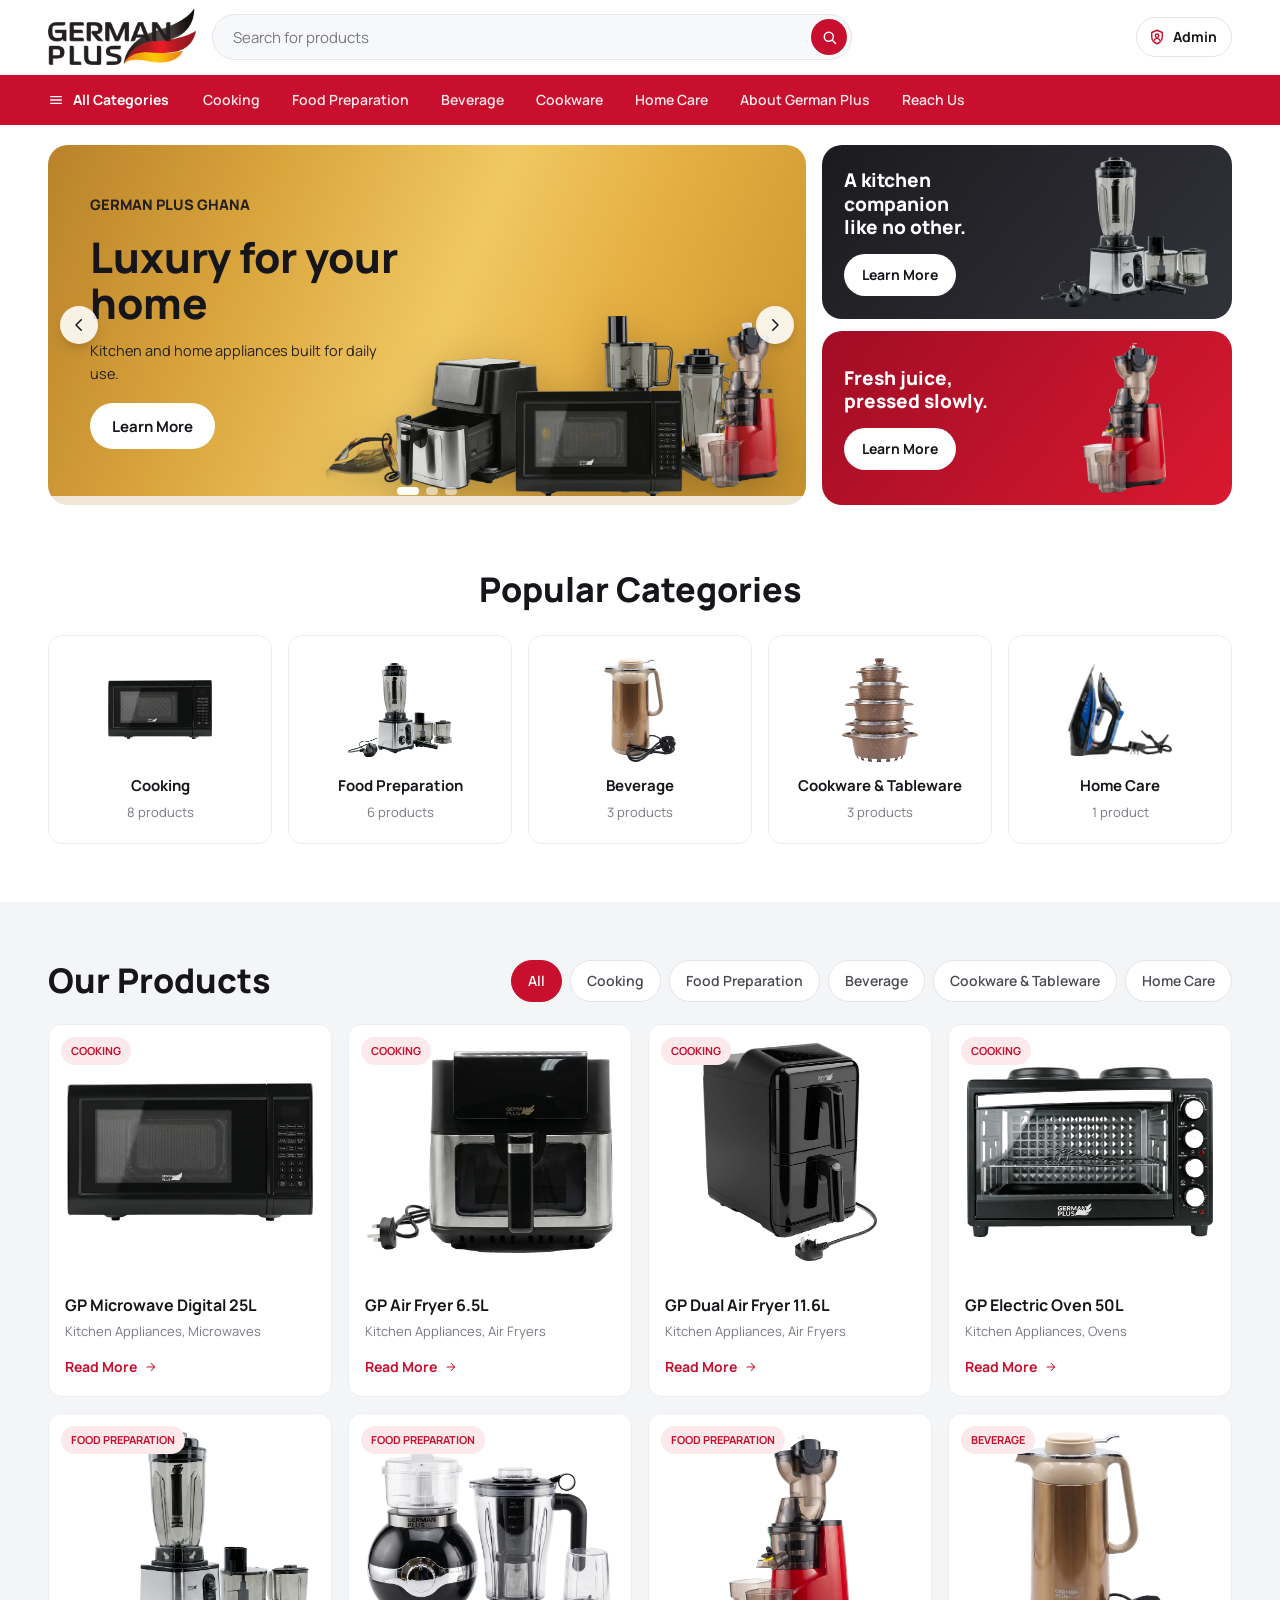
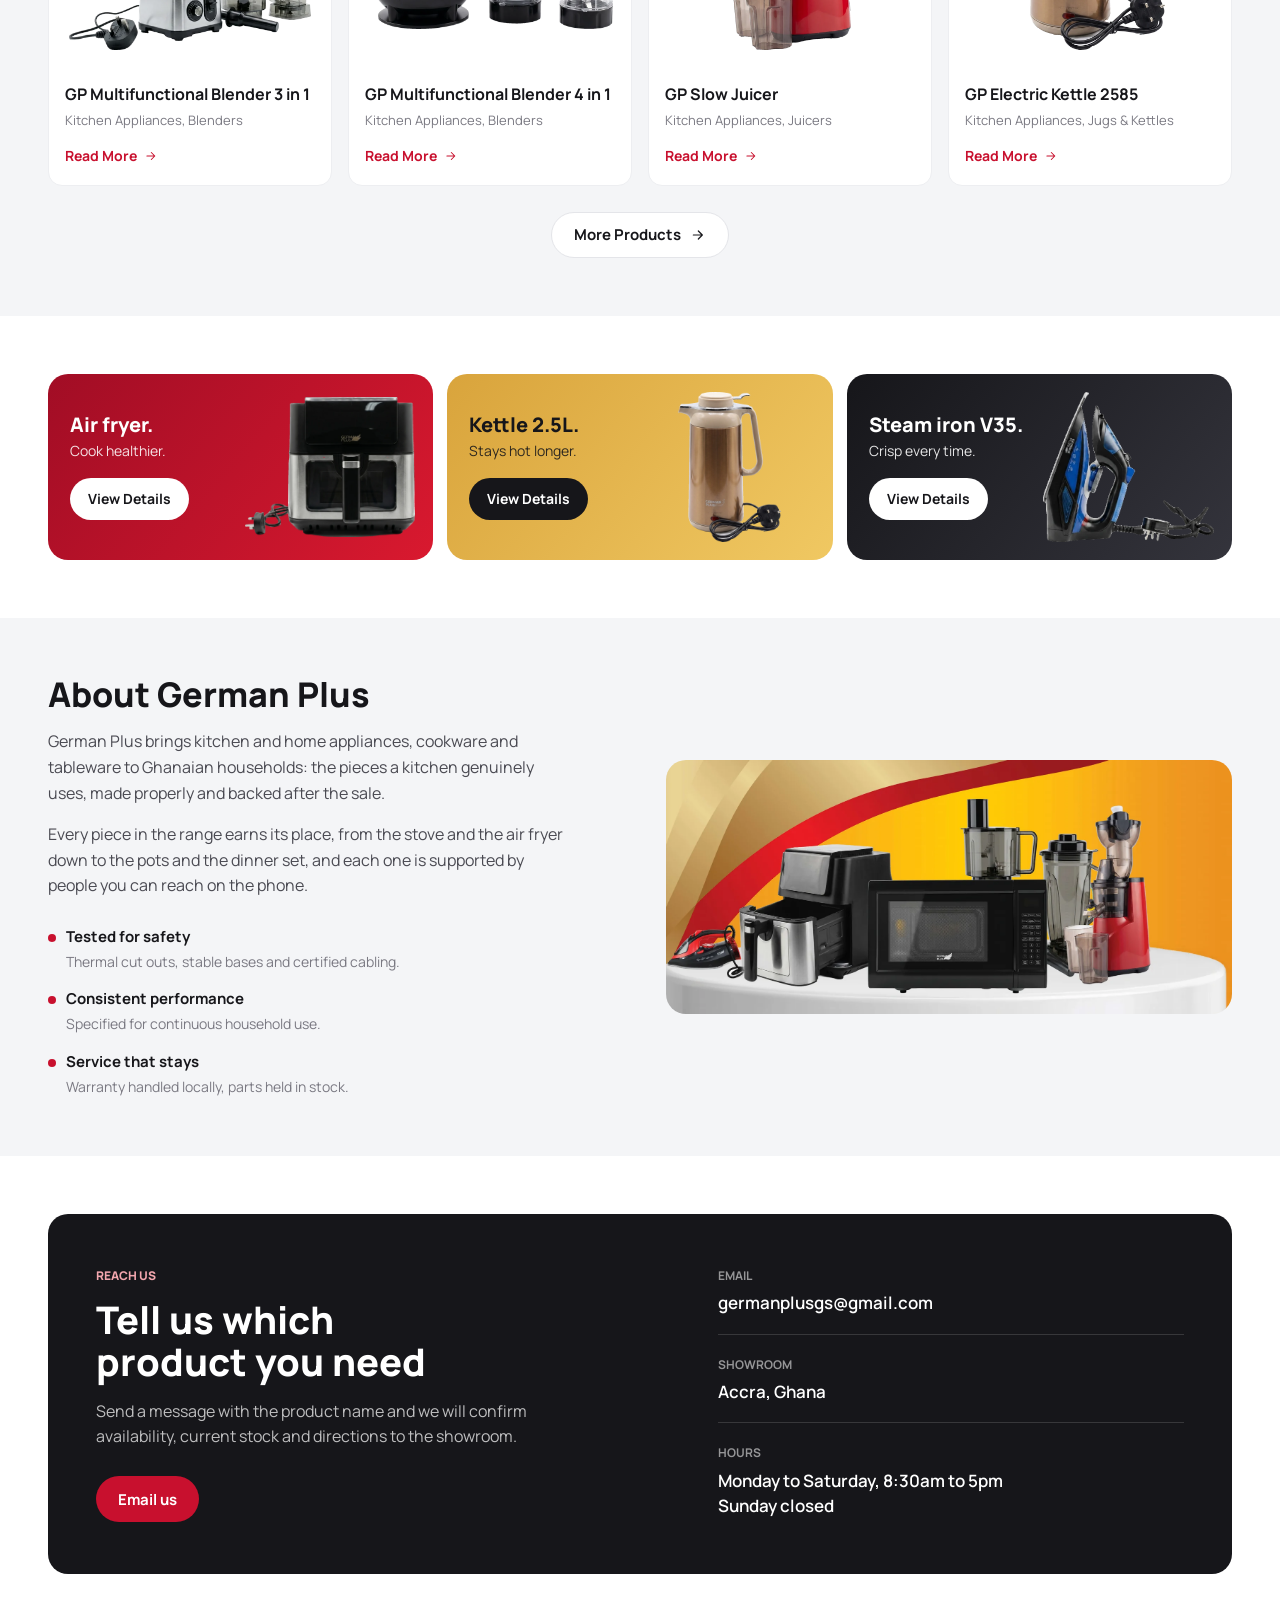
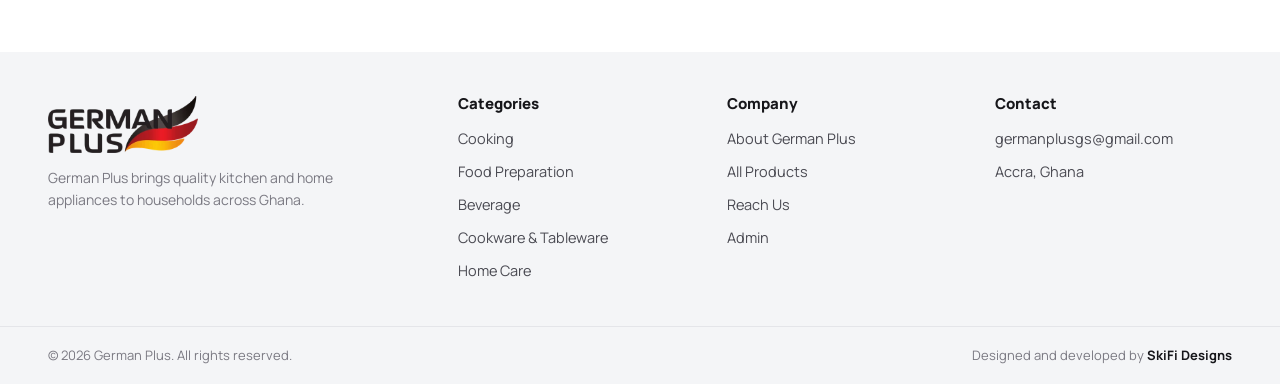
==== commit 277e8d8a: "germanplusgh.com: pages, links and head tags for search" ====
--- a/index.html
+++ b/index.html
@@ -6,15 +6,25 @@
 <title>German Plus | Kitchen &amp; Home Appliances</title>
 <meta name="description" content="German Plus kitchen and home appliances in Ghana. Microwaves, air fryers, ovens, gas stoves, blenders, juicers, kettles, cookware and dinner sets, with local warranty and service." />
 <meta name="theme-color" content="#C8102E" />
-<link rel="icon" href="assets/brand/favicon.svg" type="image/svg+xml" />
+<link rel="icon" href="/assets/brand/favicon.svg" type="image/svg+xml" />
+<link rel="apple-touch-icon" href="/assets/brand/favicon.svg" />
 <meta property="og:title" content="German Plus | Kitchen &amp; Home Appliances" />
 <meta property="og:description" content="Kitchen and home appliances built for everyday use, available across Ghana." />
 <meta property="og:type" content="website" />
-<meta property="og:image" content="assets/brand/og.jpg" />
+<link rel="canonical" href="https://germanplusgh.com/" />
+<meta name="robots" content="index, follow, max-image-preview:large" />
+<meta property="og:url" content="https://germanplusgh.com/" />
+<meta property="og:site_name" content="German Plus" />
+<meta property="og:locale" content="en_GH" />
+<meta property="og:image:width" content="1200" />
+<meta property="og:image:height" content="630" />
+<meta name="twitter:card" content="summary_large_image" />
+<meta property="og:image" content="https://germanplusgh.com/assets/brand/og.jpg" />
 <link rel="preconnect" href="https://fonts.googleapis.com" />
 <link rel="preconnect" href="https://fonts.gstatic.com" crossorigin />
 <link href="https://fonts.googleapis.com/css2?family=Manrope:wght@400;500;600;700;800&display=swap" rel="stylesheet" />
-<link rel="stylesheet" href="styles.css" />
+<link rel="stylesheet" href="/styles.css" />
+<!--jsonld-->
 </head>
 <body data-limit="8">
 <a class="skip" href="#main">Skip to content</a>
@@ -22,12 +32,12 @@
 <header class="topbar" id="top">
   <div class="shell topbar-inner">
     <a class="brand" href="#top" aria-label="German Plus home">
-      <img src="assets/brand/logo.webp" alt="German Plus" width="150" height="57" />
+      <img src="/assets/brand/logo.webp" alt="German Plus" width="150" height="57" />
     </a>
 
-    <form class="search" role="search" id="searchForm" autocomplete="off">
+    <form class="search" role="search" id="searchForm" action="/products" method="get" autocomplete="off">
       <label class="sr-only" for="searchInput">Search for products</label>
-      <input type="search" id="searchInput" placeholder="Search for products" />
+      <input type="search" id="searchInput" name="q" placeholder="Search for products" />
       <button type="submit" class="search-go" aria-label="Search">
         <svg viewBox="0 0 24 24" aria-hidden="true"><circle cx="11" cy="11" r="6.4" fill="none" stroke="currentColor" stroke-width="2"/><path d="m16 16 4.5 4.5" fill="none" stroke="currentColor" stroke-width="2" stroke-linecap="round"/></svg>
       </button>
@@ -35,7 +45,7 @@
     </form>
 
     <div class="topbar-side">
-      <a class="admin-btn" href="/admin/" rel="nofollow">
+      <a class="admin-btn" href="https://germanplus.skifi.co/admin/" rel="nofollow">
         <svg viewBox="0 0 24 24" aria-hidden="true"><path d="M12 3 5 6v5.5c0 4.2 2.9 7.9 7 9.5 4.1-1.6 7-5.3 7-9.5V6l-7-3Z" fill="none" stroke="currentColor" stroke-width="1.9" stroke-linejoin="round"/><circle cx="12" cy="10.2" r="2.3" fill="none" stroke="currentColor" stroke-width="1.9"/><path d="M8.4 16.2c.8-1.6 2.1-2.4 3.6-2.4s2.8.8 3.6 2.4" fill="none" stroke="currentColor" stroke-width="1.9" stroke-linecap="round"/></svg>
         <span>Admin</span>
       </a>
@@ -52,11 +62,11 @@
       <svg viewBox="0 0 24 24" aria-hidden="true"><path d="M4 7h16M4 12h16M4 17h16" fill="none" stroke="currentColor" stroke-width="2" stroke-linecap="round"/></svg>
       All Categories
     </span>
-    <a href="#collection" data-jump="cooking">Cooking</a>
-    <a href="#collection" data-jump="prep">Food Preparation</a>
-    <a href="#collection" data-jump="beverage">Beverage</a>
-    <a href="#collection" data-jump="cookware">Cookware</a>
-    <a href="#collection" data-jump="home">Home Care</a>
+    <a href="/c/cooking" data-jump="cooking">Cooking</a>
+    <a href="/c/prep" data-jump="prep">Food Preparation</a>
+    <a href="/c/beverage" data-jump="beverage">Beverage</a>
+    <a href="/c/cookware" data-jump="cookware">Cookware</a>
+    <a href="/c/home" data-jump="home">Home Care</a>
     <a href="#about">About German Plus</a>
     <a href="#contact">Reach Us</a>
   </div>
@@ -64,7 +74,7 @@
 
 <div class="mobile-nav" id="mobileNav" hidden>
   <nav aria-label="Mobile">
-    <a href="products.html">All products</a>
+    <a href="/products">All products</a>
     <a href="#categories">Categories</a>
     <a href="#about">About German Plus</a>
     <a href="#contact">Reach Us</a>
@@ -85,25 +95,25 @@
               <p>Kitchen and home appliances built for daily use.</p>
               <a class="btn btn-light" href="#collection">Learn More</a>
             </div>
-            <img src="assets/products/hero-lineup.webp" alt="The German Plus appliance range" width="1500" height="597" fetchpriority="high" />
+            <img src="/assets/products/hero-lineup.webp" alt="The German Plus appliance range" width="1500" height="597" fetchpriority="high" />
           </article>
           <article class="slide slide-2">
             <div class="slide-copy">
               <p class="slide-kicker">Air Fryer 6.5L</p>
               <h2>Cook healthier, every day</h2>
               <p>A full family meal in one basket, no oil needed.</p>
-              <a class="btn btn-light" href="#collection" data-open="air-fryer-6-5l">View Details</a>
+              <a class="btn btn-light" href="/p/air-fryer-6-5l" data-open="air-fryer-6-5l">View Details</a>
             </div>
-            <img src="assets/products/air-fryer-6-5l.webp" alt="German Plus air fryer" width="820" height="620" loading="lazy" />
+            <img src="/assets/products/air-fryer-6-5l.webp" alt="German Plus air fryer" width="820" height="620" loading="lazy" />
           </article>
           <article class="slide slide-3">
             <div class="slide-copy">
               <p class="slide-kicker">Microwave Digital 25L</p>
               <h2>Precision in every meal</h2>
               <p>Digital touch controls with preset cooking programmes.</p>
-              <a class="btn btn-light" href="#collection" data-open="microwave-25l">View Details</a>
+              <a class="btn btn-light" href="/p/microwave-25l" data-open="microwave-25l">View Details</a>
             </div>
-            <img src="assets/products/microwave-25l.webp" alt="German Plus microwave" width="820" height="620" loading="lazy" />
+            <img src="/assets/products/microwave-25l.webp" alt="German Plus microwave" width="820" height="620" loading="lazy" />
           </article>
         </div>
         <button class="sl-arrow sl-prev" aria-label="Previous slide"><svg viewBox="0 0 24 24"><path d="M15 5 8 12l7 7" fill="none" stroke="currentColor" stroke-width="2" stroke-linecap="round" stroke-linejoin="round"/></svg></button>
@@ -115,16 +125,16 @@
         <article class="promo promo-dark">
           <div>
             <h3>A kitchen companion<br />like no other.</h3>
-            <a class="btn btn-light btn-sm" href="#collection" data-open="blender-3in1">Learn More</a>
+            <a class="btn btn-light btn-sm" href="/p/blender-3in1" data-open="blender-3in1">Learn More</a>
           </div>
-          <img src="assets/products/blender-3in1.webp" alt="German Plus multifunctional blender" width="820" height="620" loading="lazy" />
+          <img src="/assets/products/blender-3in1.webp" alt="German Plus multifunctional blender" width="820" height="620" loading="lazy" />
         </article>
         <article class="promo promo-red">
           <div>
             <h3>Fresh juice,<br />pressed slowly.</h3>
-            <a class="btn btn-light btn-sm" href="#collection" data-open="slow-juicer">Learn More</a>
+            <a class="btn btn-light btn-sm" href="/p/slow-juicer" data-open="slow-juicer">Learn More</a>
           </div>
-          <img src="assets/products/slow-juicer.webp" alt="German Plus slow juicer" width="820" height="620" loading="lazy" />
+          <img src="/assets/products/slow-juicer.webp" alt="German Plus slow juicer" width="820" height="620" loading="lazy" />
         </article>
       </div>
     </div>
@@ -153,7 +163,7 @@
       <p class="result-note" id="resultNote" hidden></p>
       <div class="grid" id="productGrid"></div>
       <div class="more-wrap" id="moreWrap" hidden>
-        <a class="btn btn-ghost" href="products.html">More Products
+        <a class="btn btn-ghost" href="/products">More Products
           <svg viewBox="0 0 24 24" aria-hidden="true" class="ico"><path d="M5 12h13M12.5 6l6 6-6 6" fill="none" stroke="currentColor" stroke-width="1.8" stroke-linecap="round" stroke-linejoin="round"/></svg>
         </a>
       </div>
@@ -166,25 +176,25 @@
         <div>
           <h3>Air fryer.</h3>
           <p>Cook healthier.</p>
-          <a class="btn btn-light btn-sm" href="#collection" data-open="air-fryer-6-5l">View Details</a>
-        </div>
-        <img src="assets/products/air-fryer-6-5l.webp" alt="" aria-hidden="true" width="820" height="620" loading="lazy" />
+          <a class="btn btn-light btn-sm" href="/p/air-fryer-6-5l" data-open="air-fryer-6-5l">View Details</a>
+        </div>
+        <img src="/assets/products/air-fryer-6-5l.webp" alt="" aria-hidden="true" width="820" height="620" loading="lazy" />
       </article>
       <article class="tile tile-gold">
         <div>
           <h3>Kettle 2.5L.</h3>
           <p>Stays hot longer.</p>
-          <a class="btn btn-dark btn-sm" href="#collection" data-open="kettle-2585">View Details</a>
-        </div>
-        <img src="assets/products/kettle-2585.webp" alt="" aria-hidden="true" width="820" height="620" loading="lazy" />
+          <a class="btn btn-dark btn-sm" href="/p/kettle-2585" data-open="kettle-2585">View Details</a>
+        </div>
+        <img src="/assets/products/kettle-2585.webp" alt="" aria-hidden="true" width="820" height="620" loading="lazy" />
       </article>
       <article class="tile tile-ink">
         <div>
           <h3>Steam iron V35.</h3>
           <p>Crisp every time.</p>
-          <a class="btn btn-light btn-sm" href="#collection" data-open="steam-iron">View Details</a>
-        </div>
-        <img src="assets/products/steam-iron.webp" alt="" aria-hidden="true" width="820" height="620" loading="lazy" />
+          <a class="btn btn-light btn-sm" href="/p/steam-iron" data-open="steam-iron">View Details</a>
+        </div>
+        <img src="/assets/products/steam-iron.webp" alt="" aria-hidden="true" width="820" height="620" loading="lazy" />
       </article>
     </div>
   </section>
@@ -202,7 +212,7 @@
         </ul>
       </div>
       <div class="about-visual">
-        <img src="assets/brand/hero-art-sm.webp" alt="The German Plus range" width="1600" height="717" loading="lazy" />
+        <img src="/assets/brand/hero-art-sm.webp" alt="The German Plus range" width="1600" height="717" loading="lazy" />
       </div>
     </div>
   </section>
@@ -241,23 +251,23 @@
 <footer class="site-foot">
   <div class="shell foot-inner">
     <div class="foot-brand">
-      <img src="assets/brand/logo.webp" alt="German Plus" width="152" height="58" loading="lazy" />
+      <img src="/assets/brand/logo.webp" alt="German Plus" width="152" height="58" loading="lazy" />
       <p>German Plus brings quality kitchen and home appliances to households across Ghana.</p>
     </div>
     <div class="foot-col">
       <h4>Categories</h4>
-      <a href="#collection" data-jump="cooking">Cooking</a>
-      <a href="#collection" data-jump="prep">Food Preparation</a>
-      <a href="#collection" data-jump="beverage">Beverage</a>
-      <a href="#collection" data-jump="cookware">Cookware &amp; Tableware</a>
-      <a href="#collection" data-jump="home">Home Care</a>
+      <a href="/c/cooking" data-jump="cooking">Cooking</a>
+      <a href="/c/prep" data-jump="prep">Food Preparation</a>
+      <a href="/c/beverage" data-jump="beverage">Beverage</a>
+      <a href="/c/cookware" data-jump="cookware">Cookware &amp; Tableware</a>
+      <a href="/c/home" data-jump="home">Home Care</a>
     </div>
     <div class="foot-col">
       <h4>Company</h4>
       <a href="#about">About German Plus</a>
-      <a href="products.html">All Products</a>
+      <a href="/products">All Products</a>
       <a href="#contact">Reach Us</a>
-      <a href="/admin/" rel="nofollow">Admin</a>
+      <a href="https://germanplus.skifi.co/admin/" rel="nofollow">Admin</a>
     </div>
     <div class="foot-col">
       <h4>Contact</h4>
@@ -298,7 +308,7 @@
   </a>
 </div>
 
-<script src="data.js"></script>
-<script src="script.js"></script>
+<script src="/data.js"></script>
+<script src="/script.js"></script>
 </body>
 </html>
--- a/styles.css
+++ b/styles.css
@@ -390,6 +390,14 @@
 .more-wrap .ico{width:16px;height:16px}
 
 /* ---------- page head ---------- */
+/* ---------- product page ---------- */
+.pdp-head{padding-bottom:0}
+.pdp-section{padding-top:18px}
+.pdp{display:grid;gap:26px}
+@media (min-width:880px){.pdp{grid-template-columns:1fr 1fr;gap:48px;align-items:start}.pdp-visual{position:sticky;top:150px}}
+.pdp-copy h1{font-size:clamp(26px,4vw,38px);line-height:1.15;margin-bottom:12px}
+.pdp-copy > p.pdp-lead{color:var(--ink);font-weight:600;margin-bottom:12px}
+.pdp-cta{display:flex;flex-wrap:wrap;gap:10px}
 .page-head{padding:30px 0 6px}
 @media (min-width:768px){.page-head{padding:40px 0 10px}}
 .crumbs{display:flex;gap:8px;align-items:center;font-size:13px;color:var(--muted);margin-bottom:14px}
